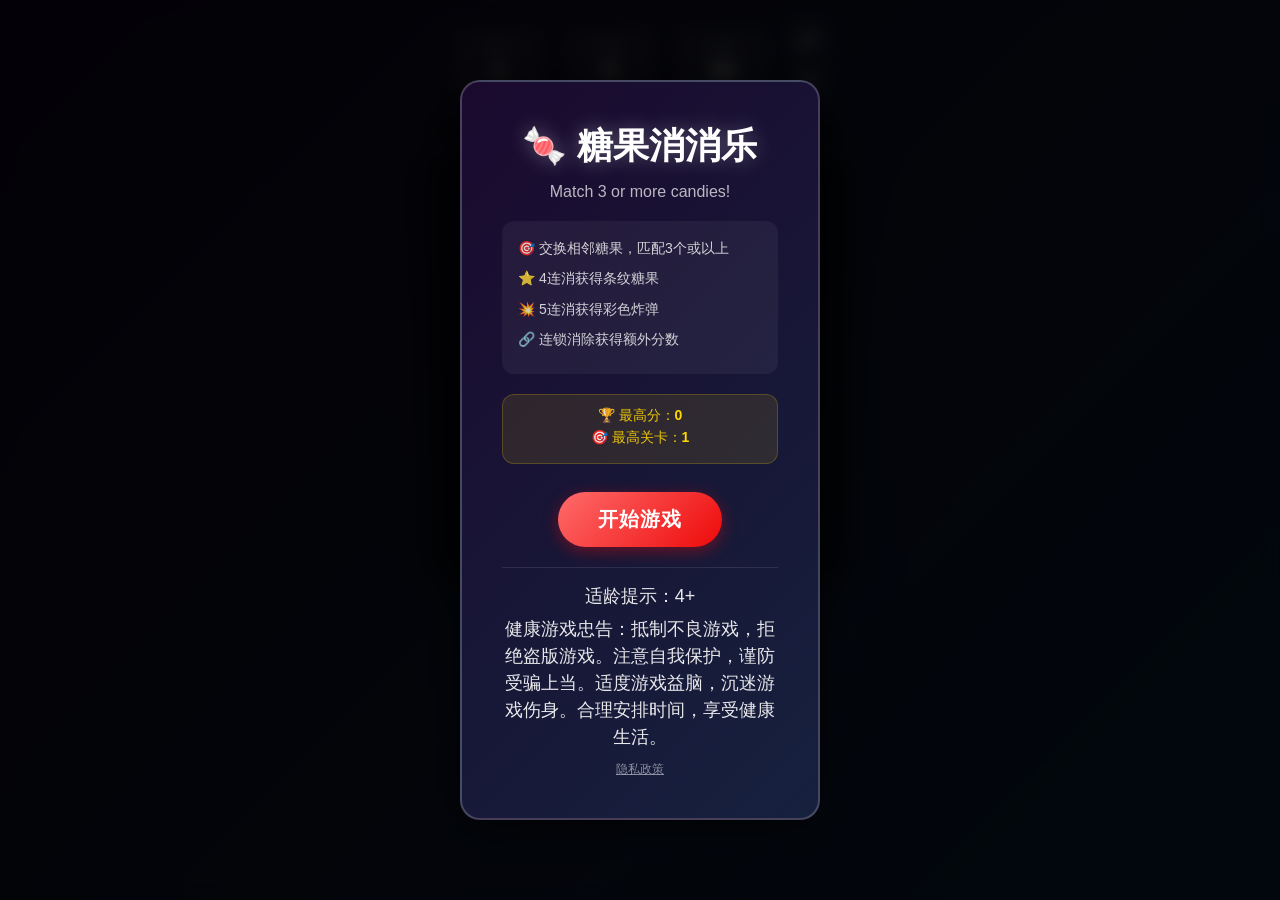
==== index.html @ ad3989bd "糖果消消乐 - Candy Match 3 TapTap 上架版本 - index.html: SEO/OG 元数据、适龄提示、健康游戏忠告、隐私政策链接、暂停界面 - game.js: 音效开关、暂" ====
<!DOCTYPE html>
<html lang="zh-CN">
<head>
    <meta charset="UTF-8">
    <meta name="viewport" content="width=device-width, initial-scale=1.0, user-scalable=no, viewport-fit=cover">
    <meta name="theme-color" content="#1a0a2e">

    <!-- SEO / TapTap 元数据 -->
    <title>糖果消消乐 - Candy Match</title>
    <meta name="description" content="糖果消消乐是一款经典的消除类休闲游戏。交换相邻糖果，匹配三个或以上即可消除，还有条纹糖果、彩色炸弹等特殊道具，快来挑战吧！">
    <meta name="keywords" content="消消乐,消除游戏,糖果消消乐,休闲游戏,益智游戏,三消,match3,candy match">
    <meta name="author" content="Candy Match Studio">

    <!-- Open Graph / 社交分享 -->
    <meta property="og:title" content="糖果消消乐 - Candy Match">
    <meta property="og:description" content="经典消除类休闲游戏，交换糖果，匹配消除，挑战高分！">
    <meta property="og:type" content="website">
    <meta property="og:site_name" content="糖果消消乐">

    <!-- 移动端 Web App -->
    <meta name="apple-mobile-web-app-capable" content="yes">
    <meta name="apple-mobile-web-app-status-bar-style" content="black-translucent">
    <meta name="apple-mobile-web-app-title" content="糖果消消乐">
    <meta name="mobile-web-app-capable" content="yes">
    <meta name="format-detection" content="telephone=no">

    <link rel="stylesheet" href="style.css">
</head>
<body>
    <div id="game-container">
        <!-- 顶部HUD -->
        <div id="hud">
            <div class="hud-item">
                <span class="hud-label">关卡</span>
                <span id="level-display" class="hud-value">1</span>
            </div>
            <div class="hud-item">
                <span class="hud-label">分数</span>
                <span id="score-display" class="hud-value">0</span>
            </div>
            <div class="hud-item">
                <span class="hud-label">步数</span>
                <span id="moves-display" class="hud-value">30</span>
            </div>
            <!-- 功能按钮 -->
            <div class="hud-controls">
                <button id="sound-btn" class="ctrl-btn" title="音效开关">
                    <span id="sound-icon">🔊</span>
                </button>
                <button id="pause-btn" class="ctrl-btn" title="暂停">
                    <span>⏸</span>
                </button>
            </div>
        </div>

        <!-- 目标进度条 -->
        <div id="progress-bar-container">
            <div id="progress-bar"></div>
            <span id="progress-text">0 / 1000</span>
        </div>

        <!-- 游戏棋盘 -->
        <div id="board"></div>

        <!-- Combo提示 -->
        <div id="combo-text"></div>

        <!-- 粒子层 -->
        <div id="particles"></div>

        <!-- 开始界面 -->
        <div id="start-screen" class="overlay">
            <div class="overlay-content">
                <h1>🍬 糖果消消乐</h1>
                <p class="subtitle">Match 3 or more candies!</p>
                <div class="instructions">
                    <p>🎯 交换相邻糖果，匹配3个或以上</p>
                    <p>⭐ 4连消获得条纹糖果</p>
                    <p>💥 5连消获得彩色炸弹</p>
                    <p>🔗 连锁消除获得额外分数</p>
                </div>
                <div id="best-record" class="best-record hidden">
                    <p>🏆 最高分：<span id="best-score-val">0</span></p>
                    <p>🎯 最高关卡：<span id="best-level-val">1</span></p>
                </div>
                <button id="start-btn" class="game-btn">开始游戏</button>
                <!-- 合规信息 -->
                <div class="compliance-info">
                    <p class="age-rating">适龄提示：4+</p>
                    <p class="health-notice">健康游戏忠告：抵制不良游戏，拒绝盗版游戏。注意自我保护，谨防受骗上当。适度游戏益脑，沉迷游戏伤身。合理安排时间，享受健康生活。</p>
                    <a href="privacy.html" target="_blank" class="privacy-link">隐私政策</a>
                </div>
            </div>
        </div>

        <!-- 暂停界面 -->
        <div id="pause-screen" class="overlay hidden">
            <div class="overlay-content">
                <h1>⏸ 已暂停</h1>
                <button id="resume-btn" class="game-btn">继续游戏</button>
                <button id="restart-from-pause-btn" class="game-btn btn-secondary">重新开始</button>
            </div>
        </div>

        <!-- 关卡完成界面 -->
        <div id="level-complete" class="overlay hidden">
            <div class="overlay-content">
                <h1>🎉 通关！</h1>
                <p>分数：<span id="final-score">0</span></p>
                <p>剩余步数奖励：<span id="bonus-score">0</span></p>
                <button id="next-level-btn" class="game-btn">下一关</button>
            </div>
        </div>

        <!-- 游戏结束界面 -->
        <div id="game-over" class="overlay hidden">
            <div class="overlay-content">
                <h1>💔 游戏结束</h1>
                <p>最终分数：<span id="game-over-score">0</span></p>
                <p>到达关卡：<span id="game-over-level">1</span></p>
                <button id="restart-btn" class="game-btn">重新开始</button>
            </div>
        </div>
    </div>

    <script src="game.js"></script>
</body>
</html>
---- style.css ----
/* ===== 全局重置 ===== */
* {
    margin: 0;
    padding: 0;
    box-sizing: border-box;
    -webkit-tap-highlight-color: transparent;
    user-select: none;
}

html, body {
    width: 100%;
    min-height: 100vh;
    overflow-x: hidden;
    font-family: 'Helvetica Neue', Arial, 'PingFang SC', 'Microsoft YaHei', sans-serif;
    background: linear-gradient(135deg, #1a0a2e 0%, #16213e 50%, #0f3460 100%);
}

/* ===== 游戏容器 ===== */
#game-container {
    position: relative;
    width: 100%;
    min-height: 100vh;
    display: flex;
    flex-direction: column;
    align-items: center;
    justify-content: flex-start;
    padding-top: 10px;
    max-width: 500px;
    margin: 0 auto;
}

/* ===== 顶部HUD ===== */
#hud {
    display: flex;
    justify-content: space-around;
    align-items: center;
    width: 100%;
    max-width: 420px;
    padding: 10px 15px;
    margin-bottom: 8px;
    gap: 6px;
}

.hud-item {
    display: flex;
    flex-direction: column;
    align-items: center;
    background: rgba(255, 255, 255, 0.1);
    border-radius: 12px;
    padding: 8px 16px;
    min-width: 90px;
    backdrop-filter: blur(8px);
    border: 1px solid rgba(255, 255, 255, 0.15);
    box-shadow: 0 2px 8px rgba(0, 0, 0, 0.3);
}

.hud-label {
    font-size: 12px;
    color: rgba(255, 255, 255, 0.6);
    text-transform: uppercase;
    letter-spacing: 1px;
    margin-bottom: 2px;
}

.hud-value {
    font-size: 24px;
    font-weight: bold;
    color: #fff;
    text-shadow: 0 0 10px rgba(255, 255, 255, 0.3);
    transition: transform 0.2s ease;
}

.hud-value.pulse {
    animation: pulse 0.4s ease;
}

@keyframes pulse {
    0%, 100% { transform: scale(1); }
    50% { transform: scale(1.3); color: #ffd700; }
}

/* ===== 进度条 ===== */
#progress-bar-container {
    width: 100%;
    max-width: 420px;
    height: 24px;
    background: rgba(0, 0, 0, 0.4);
    border-radius: 12px;
    overflow: hidden;
    margin-bottom: 12px;
    border: 2px solid rgba(255, 255, 255, 0.15);
    position: relative;
}

#progress-bar {
    height: 100%;
    width: 0%;
    background: linear-gradient(90deg, #00d2ff, #3a7bd5, #00d2ff);
    background-size: 200% 100%;
    border-radius: 10px;
    transition: width 0.5s ease;
    animation: shimmer 2s linear infinite;
}

@keyframes shimmer {
    0% { background-position: 0% 0; }
    100% { background-position: 200% 0; }
}

#progress-text {
    position: absolute;
    top: 50%;
    left: 50%;
    transform: translate(-50%, -50%);
    font-size: 12px;
    color: #fff;
    font-weight: bold;
    text-shadow: 0 1px 2px rgba(0, 0, 0, 0.8);
    white-space: nowrap;
    z-index: 1;
}

/* ===== 游戏棋盘 ===== */
#board {
    position: relative;
    display: grid;
    grid-template-columns: repeat(8, 1fr);
    grid-template-rows: repeat(8, 1fr);
    gap: 2px;
    padding: 8px;
    background: rgba(0, 0, 0, 0.5);
    border-radius: 16px;
    border: 2px solid rgba(255, 255, 255, 0.1);
    box-shadow: 0 8px 32px rgba(0, 0, 0, 0.5), inset 0 2px 8px rgba(0, 0, 0, 0.3);
    width: min(92vw, 420px);
    aspect-ratio: 1;
    max-width: 420px;
    flex-shrink: 0;
    touch-action: none;
}

/* ===== 糖果单元格 ===== */
.cell {
    position: relative;
    display: flex;
    align-items: center;
    justify-content: center;
    border-radius: 8px;
    background: rgba(255, 255, 255, 0.03);
    overflow: visible;
}

.candy {
    width: 80%;
    height: 80%;
    border-radius: 50%;
    cursor: pointer;
    transition: transform 0.2s ease, opacity 0.3s ease;
    position: relative;
    display: flex;
    align-items: center;
    justify-content: center;
}

.candy:hover {
    transform: scale(1.1);
}

.candy.selected {
    transform: scale(1.15);
    filter: brightness(1.4) drop-shadow(0 0 12px rgba(255, 255, 255, 0.8));
    z-index: 10;
}

.candy.removing {
    animation: candyRemove 0.4s ease forwards;
}

@keyframes candyRemove {
    0% { transform: scale(1); opacity: 1; }
    40% { transform: scale(1.4) rotate(180deg); opacity: 1; filter: brightness(2); }
    100% { transform: scale(0) rotate(360deg); opacity: 0; }
}

.candy.falling {
    transition: transform 0.35s cubic-bezier(0.34, 1.56, 0.64, 1);
}

.candy.swapping {
    transition: transform 0.25s ease;
    z-index: 5;
}

/* ===== 糖果类型样式 ===== */
/* 红色 - 圆形 */
.candy-red {
    background: radial-gradient(circle at 30% 30%, #ff6b6b, #ee0a0a);
    box-shadow: 0 2px 8px rgba(238, 10, 10, 0.5), inset 0 -4px 8px rgba(0, 0, 0, 0.3), inset 0 4px 8px rgba(255, 255, 255, 0.3);
}

/* 蓝色 - 圆形 */
.candy-blue {
    background: radial-gradient(circle at 30% 30%, #6bb6ff, #0a6eee);
    box-shadow: 0 2px 8px rgba(10, 110, 238, 0.5), inset 0 -4px 8px rgba(0, 0, 0, 0.3), inset 0 4px 8px rgba(255, 255, 255, 0.3);
}

/* 绿色 - 圆形 */
.candy-green {
    background: radial-gradient(circle at 30% 30%, #6bff9e, #0aaa3a);
    box-shadow: 0 2px 8px rgba(10, 170, 58, 0.5), inset 0 -4px 8px rgba(0, 0, 0, 0.3), inset 0 4px 8px rgba(255, 255, 255, 0.3);
}

/* 黄色 - 圆形 */
.candy-yellow {
    background: radial-gradient(circle at 30% 30%, #ffe66b, #eeb00a);
    box-shadow: 0 2px 8px rgba(238, 176, 10, 0.5), inset 0 -4px 8px rgba(0, 0, 0, 0.3), inset 0 4px 8px rgba(255, 255, 255, 0.3);
}

/* 紫色 - 圆形 */
.candy-purple {
    background: radial-gradient(circle at 30% 30%, #c46bff, #7a0aee);
    box-shadow: 0 2px 8px rgba(122, 10, 238, 0.5), inset 0 -4px 8px rgba(0, 0, 0, 0.3), inset 0 4px 8px rgba(255, 255, 255, 0.3);
}

/* 橙色 - 圆形 */
.candy-orange {
    background: radial-gradient(circle at 30% 30%, #ffb36b, #ee6a0a);
    box-shadow: 0 2px 8px rgba(238, 106, 10, 0.5), inset 0 -4px 8px rgba(0, 0, 0, 0.3), inset 0 4px 8px rgba(255, 255, 255, 0.3);
}

/* ===== 特殊糖果 - 条纹 ===== */
.candy.striped-h::after {
    content: '';
    position: absolute;
    top: 15%;
    left: 10%;
    right: 10%;
    height: 3px;
    background: rgba(255, 255, 255, 0.8);
    border-radius: 2px;
    box-shadow: 0 8px 0 rgba(255, 255, 255, 0.6), 0 -8px 0 rgba(255, 255, 255, 0.6);
    animation: stripedGlow 1s ease infinite;
}

.candy.striped-v::after {
    content: '';
    position: absolute;
    left: 15%;
    top: 10%;
    bottom: 10%;
    width: 3px;
    background: rgba(255, 255, 255, 0.8);
    border-radius: 2px;
    box-shadow: 8px 0 0 rgba(255, 255, 255, 0.6), -8px 0 0 rgba(255, 255, 255, 0.6);
    animation: stripedGlow 1s ease infinite;
}

@keyframes stripedGlow {
    0%, 100% { opacity: 0.6; }
    50% { opacity: 1; }
}

/* ===== 特殊糖果 - 彩色炸弹 ===== */
.candy.color-bomb {
    background: conic-gradient(#ff6b6b, #6bb6ff, #6bff9e, #ffe66b, #c46bff, #ffb36b, #ff6b6b);
    box-shadow: 0 0 20px rgba(255, 255, 255, 0.5), inset 0 0 15px rgba(0, 0, 0, 0.3);
    animation: colorBombSpin 3s linear infinite;
}

@keyframes colorBombSpin {
    0% { filter: hue-rotate(0deg); }
    100% { filter: hue-rotate(360deg); }
}

.candy.color-bomb::after {
    content: '★';
    font-size: 24px;
    color: #fff;
    text-shadow: 0 0 8px rgba(255, 255, 255, 0.8);
    animation: starPulse 1s ease infinite;
}

@keyframes starPulse {
    0%, 100% { transform: scale(1); }
    50% { transform: scale(1.2); }
}

/* ===== 特殊糖果 - 包装糖 ===== */
.candy.wrapped {
    box-shadow: 0 0 15px currentColor, inset 0 0 10px rgba(255, 255, 255, 0.5);
    animation: wrappedPulse 1.5s ease infinite;
}

.candy.wrapped::after {
    content: '';
    position: absolute;
    inset: -4px;
    border: 2px solid rgba(255, 255, 255, 0.6);
    border-radius: 50%;
    animation: wrappedRing 1.5s ease infinite;
}

@keyframes wrappedPulse {
    0%, 100% { transform: scale(1); }
    50% { transform: scale(1.05); }
}

@keyframes wrappedRing {
    0%, 100% { opacity: 0.3; transform: scale(1); }
    50% { opacity: 0.8; transform: scale(1.1); }
}

/* ===== Combo文字 ===== */
#combo-text {
    position: absolute;
    top: 40%;
    left: 50%;
    transform: translate(-50%, -50%);
    font-size: 48px;
    font-weight: bold;
    color: #ffd700;
    text-shadow: 0 0 20px rgba(255, 215, 0, 0.8), 0 4px 8px rgba(0, 0, 0, 0.5);
    pointer-events: none;
    opacity: 0;
    z-index: 100;
    white-space: nowrap;
}

#combo-text.show {
    animation: comboShow 1.2s ease forwards;
}

@keyframes comboShow {
    0% { opacity: 0; transform: translate(-50%, -50%) scale(0.5); }
    20% { opacity: 1; transform: translate(-50%, -50%) scale(1.2); }
    80% { opacity: 1; transform: translate(-50%, -50%) scale(1); }
    100% { opacity: 0; transform: translate(-50%, -80%) scale(0.8); }
}

/* ===== 粒子效果 ===== */
#particles {
    position: absolute;
    top: 0;
    left: 0;
    width: 100%;
    height: 100%;
    pointer-events: none;
    z-index: 50;
}

.particle {
    position: absolute;
    border-radius: 50%;
    pointer-events: none;
    animation: particleFly 0.8s ease forwards;
}

@keyframes particleFly {
    0% { opacity: 1; transform: scale(1) translate(0, 0); }
    100% { opacity: 0; transform: scale(0) translate(var(--dx), var(--dy)); }
}

/* ===== 分数飘字 ===== */
.score-popup {
    position: absolute;
    font-size: 18px;
    font-weight: bold;
    color: #ffd700;
    text-shadow: 0 0 6px rgba(255, 215, 0, 0.6), 0 2px 4px rgba(0, 0, 0, 0.5);
    pointer-events: none;
    z-index: 60;
    animation: scorePopup 1s ease forwards;
}

@keyframes scorePopup {
    0% { opacity: 0; transform: translateY(0) scale(0.5); }
    20% { opacity: 1; transform: translateY(-10px) scale(1.2); }
    100% { opacity: 0; transform: translateY(-50px) scale(1); }
}

/* ===== 覆盖层 ===== */
.overlay {
    position: fixed;
    top: 0;
    left: 0;
    width: 100%;
    height: 100%;
    background: rgba(0, 0, 0, 0.85);
    display: flex;
    align-items: center;
    justify-content: center;
    z-index: 200;
    backdrop-filter: blur(8px);
    transition: opacity 0.3s ease;
}

.overlay.hidden {
    display: none;
}

.overlay-content {
    background: linear-gradient(135deg, #1a0a2e, #16213e);
    border: 2px solid rgba(255, 255, 255, 0.2);
    border-radius: 20px;
    padding: 40px;
    text-align: center;
    max-width: 360px;
    width: 90%;
    box-shadow: 0 8px 40px rgba(0, 0, 0, 0.6);
}

.overlay-content h1 {
    font-size: 36px;
    color: #fff;
    margin-bottom: 12px;
    text-shadow: 0 0 20px rgba(255, 255, 255, 0.3);
}

.overlay-content .subtitle {
    color: rgba(255, 255, 255, 0.7);
    font-size: 16px;
    margin-bottom: 20px;
}

.overlay-content .instructions {
    text-align: left;
    margin: 20px 0;
    padding: 16px;
    background: rgba(255, 255, 255, 0.05);
    border-radius: 12px;
}

.overlay-content .instructions p {
    color: rgba(255, 255, 255, 0.8);
    font-size: 14px;
    margin-bottom: 8px;
    line-height: 1.6;
}

.overlay-content p {
    color: rgba(255, 255, 255, 0.9);
    font-size: 18px;
    margin-bottom: 8px;
}

.overlay-content span {
    color: #ffd700;
    font-weight: bold;
}

/* ===== 按钮 ===== */
.game-btn {
    background: linear-gradient(135deg, #ff6b6b, #ee0a0a);
    color: #fff;
    border: none;
    padding: 14px 40px;
    font-size: 20px;
    font-weight: bold;
    border-radius: 30px;
    cursor: pointer;
    margin-top: 16px;
    transition: transform 0.2s ease, box-shadow 0.2s ease;
    box-shadow: 0 4px 16px rgba(238, 10, 10, 0.4);
    text-transform: uppercase;
    letter-spacing: 1px;
}

.game-btn:hover {
    transform: translateY(-2px);
    box-shadow: 0 6px 20px rgba(238, 10, 10, 0.6);
}

.game-btn:active {
    transform: translateY(0);
    box-shadow: 0 2px 8px rgba(238, 10, 10, 0.4);
}

.game-btn.btn-secondary {
    background: linear-gradient(135deg, #3a7bd5, #0a6eee);
    box-shadow: 0 4px 16px rgba(10, 110, 238, 0.4);
}

.game-btn.btn-secondary:hover {
    box-shadow: 0 6px 20px rgba(10, 110, 238, 0.6);
}

/* ===== HUD 控制按钮 ===== */
.hud-controls {
    display: flex;
    flex-direction: column;
    gap: 6px;
}

.ctrl-btn {
    width: 38px;
    height: 38px;
    border-radius: 10px;
    border: 1px solid rgba(255, 255, 255, 0.15);
    background: rgba(255, 255, 255, 0.1);
    backdrop-filter: blur(8px);
    color: #fff;
    font-size: 18px;
    cursor: pointer;
    display: flex;
    align-items: center;
    justify-content: center;
    transition: transform 0.2s ease, background 0.2s ease;
    padding: 0;
    line-height: 1;
}

.ctrl-btn:hover {
    background: rgba(255, 255, 255, 0.2);
    transform: scale(1.05);
}

.ctrl-btn:active {
    transform: scale(0.95);
}

/* ===== 最佳记录 ===== */
.best-record {
    margin: 12px 0;
    padding: 12px;
    background: rgba(255, 215, 0, 0.1);
    border-radius: 12px;
    border: 1px solid rgba(255, 215, 0, 0.2);
}

.best-record p {
    color: rgba(255, 215, 0, 0.9);
    font-size: 14px;
    margin-bottom: 4px;
}

/* ===== 合规信息 ===== */
.compliance-info {
    margin-top: 20px;
    padding-top: 16px;
    border-top: 1px solid rgba(255, 255, 255, 0.1);
}

.age-rating {
    font-size: 13px;
    color: rgba(255, 255, 255, 0.6);
    margin-bottom: 6px;
}

.health-notice {
    font-size: 11px;
    color: rgba(255, 255, 255, 0.4);
    line-height: 1.5;
    margin-bottom: 8px;
}

.privacy-link {
    font-size: 12px;
    color: rgba(255, 255, 255, 0.5);
    text-decoration: underline;
}

.privacy-link:hover {
    color: rgba(255, 255, 255, 0.8);
}

/* ===== 响应式 ===== */
@media (max-height: 600px) {
    #hud { padding: 5px 10px; margin-bottom: 4px; gap: 4px; }
    .hud-item { padding: 4px 10px; min-width: 60px; }
    .hud-value { font-size: 18px; }
    .hud-label { font-size: 10px; }
    .ctrl-btn { width: 32px; height: 32px; font-size: 15px; }
    #progress-bar-container { height: 18px; margin-bottom: 6px; }
    #board { padding: 4px; }
}

@media (max-width: 380px) {
    .hud-item { padding: 6px 8px; min-width: 56px; }
    .hud-value { font-size: 20px; }
    .ctrl-btn { width: 34px; height: 34px; font-size: 16px; }
    #combo-text { font-size: 36px; }
}
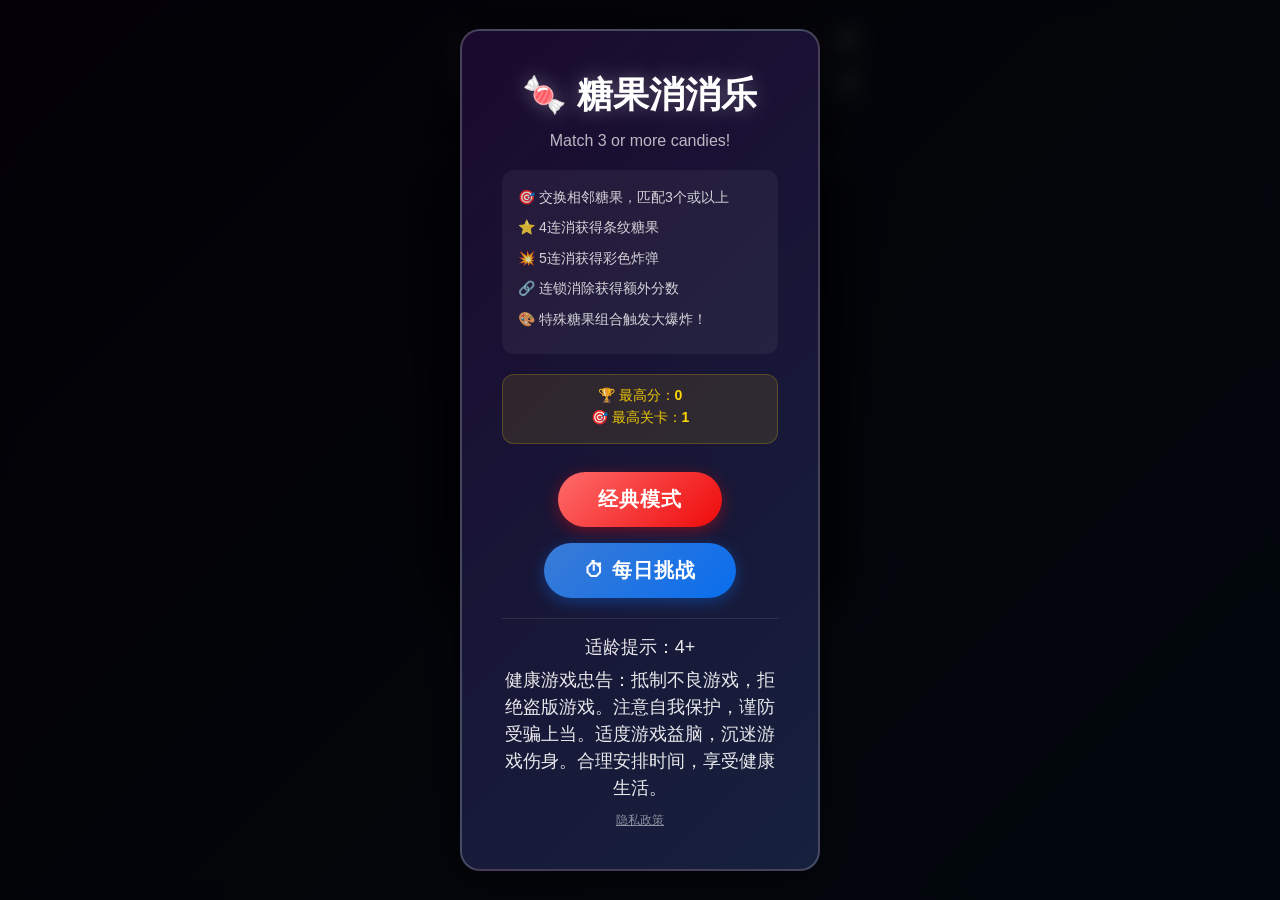
==== commit b370066c: "v2: 特殊糖果组合 + 成就系统 + 道具系统 + 每日挑战模式 - 特殊糖果组合：条纹+条纹=十字连爆、彩色炸弹+彩色炸弹=全屏大爆炸、彩色炸弹+条纹/包装等6种组合 - 成就系统：10个成就（连" ====
--- a/index.html
+++ b/index.html
@@ -42,6 +42,11 @@
                 <span class="hud-label">步数</span>
                 <span id="moves-display" class="hud-value">30</span>
             </div>
+            <!-- 星星货币 -->
+            <div class="hud-item star-display">
+                <span class="hud-label">⭐</span>
+                <span id="star-count" class="hud-value">0</span>
+            </div>
             <!-- 功能按钮 -->
             <div class="hud-controls">
                 <button id="sound-btn" class="ctrl-btn" title="音效开关">
@@ -57,6 +62,22 @@
         <div id="progress-bar-container">
             <div id="progress-bar"></div>
             <span id="progress-text">0 / 1000</span>
+        </div>
+
+        <!-- 道具栏 -->
+        <div id="item-bar">
+            <button id="item-extra-moves" class="item-btn" title="+3步 (30⭐)">
+                <span class="item-icon">➕</span>
+                <span class="item-cost">30⭐</span>
+            </button>
+            <button id="item-hammer" class="item-btn" title="锤子 (50⭐)">
+                <span class="item-icon">🔨</span>
+                <span class="item-cost">50⭐</span>
+            </button>
+            <button id="item-shuffle" class="item-btn" title="洗牌 (20⭐)">
+                <span class="item-icon">🔄</span>
+                <span class="item-cost">20⭐</span>
+            </button>
         </div>
 
         <!-- 游戏棋盘 -->
@@ -78,12 +99,16 @@
                     <p>⭐ 4连消获得条纹糖果</p>
                     <p>💥 5连消获得彩色炸弹</p>
                     <p>🔗 连锁消除获得额外分数</p>
+                    <p>🎨 特殊糖果组合触发大爆炸！</p>
                 </div>
                 <div id="best-record" class="best-record hidden">
                     <p>🏆 最高分：<span id="best-score-val">0</span></p>
                     <p>🎯 最高关卡：<span id="best-level-val">1</span></p>
                 </div>
-                <button id="start-btn" class="game-btn">开始游戏</button>
+                <div class="mode-select">
+                    <button id="start-btn" class="game-btn">经典模式</button>
+                    <button id="daily-btn" class="game-btn btn-secondary">⏱ 每日挑战</button>
+                </div>
                 <!-- 合规信息 -->
                 <div class="compliance-info">
                     <p class="age-rating">适龄提示：4+</p>
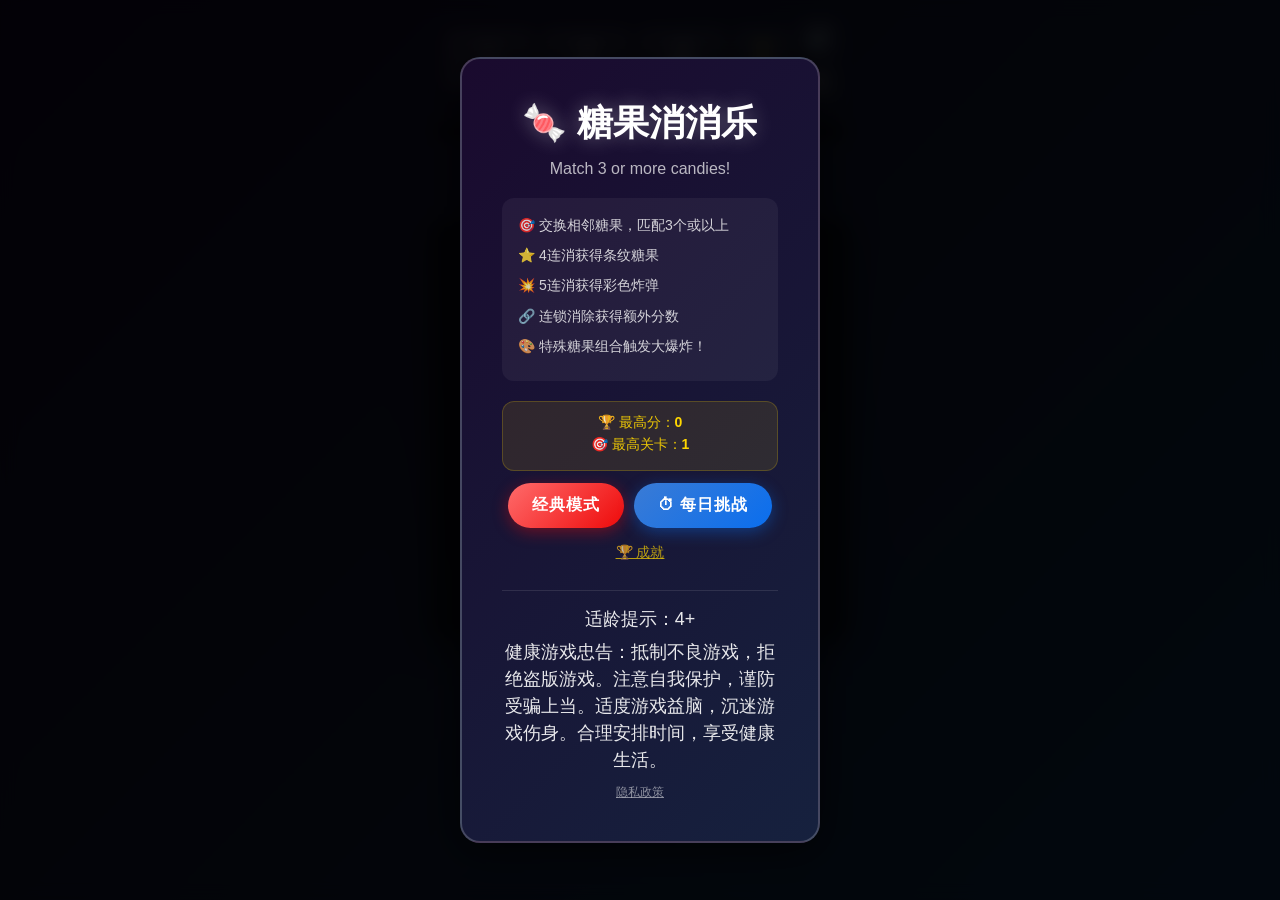
==== commit a454070a: "v4: fix 15 bugs + UX improvements + code robustness" ====
--- a/index.html
+++ b/index.html
@@ -4,89 +4,41 @@
     <meta charset="UTF-8">
     <meta name="viewport" content="width=device-width, initial-scale=1.0, user-scalable=no, viewport-fit=cover">
     <meta name="theme-color" content="#1a0a2e">
-
-    <!-- SEO / TapTap 元数据 -->
     <title>糖果消消乐 - Candy Match</title>
     <meta name="description" content="糖果消消乐是一款经典的消除类休闲游戏。交换相邻糖果，匹配三个或以上即可消除，还有条纹糖果、彩色炸弹等特殊道具，快来挑战吧！">
     <meta name="keywords" content="消消乐,消除游戏,糖果消消乐,休闲游戏,益智游戏,三消,match3,candy match">
     <meta name="author" content="Candy Match Studio">
-
-    <!-- Open Graph / 社交分享 -->
     <meta property="og:title" content="糖果消消乐 - Candy Match">
     <meta property="og:description" content="经典消除类休闲游戏，交换糖果，匹配消除，挑战高分！">
     <meta property="og:type" content="website">
     <meta property="og:site_name" content="糖果消消乐">
-
-    <!-- 移动端 Web App -->
     <meta name="apple-mobile-web-app-capable" content="yes">
     <meta name="apple-mobile-web-app-status-bar-style" content="black-translucent">
     <meta name="apple-mobile-web-app-title" content="糖果消消乐">
     <meta name="mobile-web-app-capable" content="yes">
     <meta name="format-detection" content="telephone=no">
-
     <link rel="stylesheet" href="style.css">
 </head>
 <body>
     <div id="game-container">
-        <!-- 顶部HUD -->
         <div id="hud">
-            <div class="hud-item">
-                <span class="hud-label">关卡</span>
-                <span id="level-display" class="hud-value">1</span>
-            </div>
-            <div class="hud-item">
-                <span class="hud-label">分数</span>
-                <span id="score-display" class="hud-value">0</span>
-            </div>
-            <div class="hud-item">
-                <span class="hud-label">步数</span>
-                <span id="moves-display" class="hud-value">30</span>
-            </div>
-            <!-- 星星货币 -->
-            <div class="hud-item star-display">
-                <span class="hud-label">⭐</span>
-                <span id="star-count" class="hud-value">0</span>
-            </div>
-            <!-- 功能按钮 -->
+            <div class="hud-item"><span class="hud-label">关卡</span><span id="level-display" class="hud-value">1</span></div>
+            <div class="hud-item"><span class="hud-label">分数</span><span id="score-display" class="hud-value">0</span></div>
+            <div class="hud-item"><span class="hud-label">步数</span><span id="moves-display" class="hud-value">30</span></div>
+            <div class="hud-item star-display"><span class="hud-label">⭐</span><span id="star-count" class="hud-value">0</span></div>
             <div class="hud-controls">
-                <button id="sound-btn" class="ctrl-btn" title="音效开关">
-                    <span id="sound-icon">🔊</span>
-                </button>
-                <button id="pause-btn" class="ctrl-btn" title="暂停">
-                    <span>⏸</span>
-                </button>
+                <button id="sound-btn" class="ctrl-btn" title="音效开关"><span id="sound-icon">🔊</span></button>
+                <button id="pause-btn" class="ctrl-btn" title="暂停"><span>⏸</span></button>
             </div>
         </div>
-
-        <!-- 目标进度条 -->
-        <div id="progress-bar-container">
-            <div id="progress-bar"></div>
-            <span id="progress-text">0 / 1000</span>
+        <div id="progress-bar-container"><div id="progress-bar"></div><span id="progress-text">0 / 1000</span></div>
+        <div id="item-bar">
+            <button id="item-extra-moves" class="item-btn" title="+3步 (30⭐)"><span class="item-icon">➕</span><span class="item-cost">30⭐</span></button>
+            <button id="item-hammer" class="item-btn" title="锤子 (50⭐)"><span class="item-icon">🔨</span><span class="item-cost">50⭐</span></button>
+            <button id="item-shuffle" class="item-btn" title="洗牌 (20⭐)"><span class="item-icon">🔄</span><span class="item-cost">20⭐</span></button>
         </div>
-
-        <!-- 道具栏 -->
-        <div id="item-bar">
-            <button id="item-extra-moves" class="item-btn" title="+3步 (30⭐)">
-                <span class="item-icon">➕</span>
-                <span class="item-cost">30⭐</span>
-            </button>
-            <button id="item-hammer" class="item-btn" title="锤子 (50⭐)">
-                <span class="item-icon">🔨</span>
-                <span class="item-cost">50⭐</span>
-            </button>
-            <button id="item-shuffle" class="item-btn" title="洗牌 (20⭐)">
-                <span class="item-icon">🔄</span>
-                <span class="item-cost">20⭐</span>
-            </button>
-        </div>
-
-        <!-- 游戏棋盘 -->
         <div id="board"></div>
-
-        <!-- Combo提示 -->
         <div id="combo-text"></div>
-
-        <!-- 粒子层 -->
         <div id="particles"></div>
 
         <!-- 开始界面 -->
@@ -109,7 +61,9 @@
                     <button id="start-btn" class="game-btn">经典模式</button>
                     <button id="daily-btn" class="game-btn btn-secondary">⏱ 每日挑战</button>
                 </div>
-                <!-- 合规信息 -->
+                <div class="start-extra-btns">
+                    <button id="achievements-btn" class="text-btn">🏆 成就</button>
+                </div>
                 <div class="compliance-info">
                     <p class="age-rating">适龄提示：4+</p>
                     <p class="health-notice">健康游戏忠告：抵制不良游戏，拒绝盗版游戏。注意自我保护，谨防受骗上当。适度游戏益脑，沉迷游戏伤身。合理安排时间，享受健康生活。</p>
@@ -124,6 +78,7 @@
                 <h1>⏸ 已暂停</h1>
                 <button id="resume-btn" class="game-btn">继续游戏</button>
                 <button id="restart-from-pause-btn" class="game-btn btn-secondary">重新开始</button>
+                <button id="back-to-menu-btn" class="game-btn btn-text">返回主菜单</button>
             </div>
         </div>
 
@@ -133,6 +88,7 @@
                 <h1>🎉 通关！</h1>
                 <p>分数：<span id="final-score">0</span></p>
                 <p>剩余步数奖励：<span id="bonus-score">0</span></p>
+                <p>获得星币：<span id="stars-earned">0</span> ⭐</p>
                 <button id="next-level-btn" class="game-btn">下一关</button>
             </div>
         </div>
@@ -146,8 +102,16 @@
                 <button id="restart-btn" class="game-btn">重新开始</button>
             </div>
         </div>
+
+        <!-- 成就面板 -->
+        <div id="achievements-panel" class="overlay hidden">
+            <div class="overlay-content ach-content">
+                <h1>🏆 成就</h1>
+                <div id="ach-list"></div>
+                <button id="ach-close-btn" class="game-btn">关闭</button>
+            </div>
+        </div>
     </div>
-
     <script src="game.js"></script>
 </body>
 </html>
--- a/style.css
+++ b/style.css
@@ -10,6 +10,7 @@
 html, body {
     width: 100%;
     min-height: 100vh;
+    min-height: 100dvh;
     overflow-x: hidden;
     font-family: 'Helvetica Neue', Arial, 'PingFang SC', 'Microsoft YaHei', sans-serif;
     background: linear-gradient(135deg, #1a0a2e 0%, #16213e 50%, #0f3460 100%);
@@ -20,6 +21,7 @@
     position: relative;
     width: 100%;
     min-height: 100vh;
+    min-height: 100dvh;
     display: flex;
     flex-direction: column;
     align-items: center;
@@ -572,6 +574,9 @@
     .ctrl-btn { width: 32px; height: 32px; font-size: 15px; }
     #progress-bar-container { height: 18px; margin-bottom: 6px; }
     #board { padding: 4px; }
+    #item-bar { gap: 6px; margin-bottom: 4px; }
+    .item-btn { width: 48px; height: 48px; }
+    .item-icon { font-size: 18px; }
 }
 
 @media (max-width: 380px) {
@@ -580,3 +585,206 @@
     .ctrl-btn { width: 34px; height: 34px; font-size: 16px; }
     #combo-text { font-size: 36px; }
 }
+
+/* ===== 道具栏 ===== */
+#item-bar {
+    display: flex;
+    justify-content: center;
+    gap: 10px;
+    width: 100%;
+    max-width: 420px;
+    margin-bottom: 8px;
+}
+
+.item-btn {
+    width: 56px;
+    height: 56px;
+    border-radius: 14px;
+    border: 1px solid rgba(255, 255, 255, 0.15);
+    background: rgba(255, 255, 255, 0.1);
+    backdrop-filter: blur(8px);
+    cursor: pointer;
+    display: flex;
+    flex-direction: column;
+    align-items: center;
+    justify-content: center;
+    transition: transform 0.2s ease, background 0.2s ease;
+    padding: 0;
+}
+
+.item-btn:hover {
+    background: rgba(255, 255, 255, 0.2);
+    transform: scale(1.05);
+}
+
+.item-btn:active {
+    transform: scale(0.95);
+}
+
+.item-icon {
+    font-size: 22px;
+    line-height: 1;
+}
+
+.item-cost {
+    font-size: 9px;
+    color: rgba(255, 215, 0, 0.8);
+    margin-top: 2px;
+}
+
+/* ===== 星星显示 ===== */
+.star-display {
+    min-width: 60px;
+}
+
+.star-display .hud-value {
+    color: #ffd700;
+}
+
+/* ===== 模式选择按钮 ===== */
+.mode-select {
+    display: flex;
+    gap: 10px;
+    justify-content: center;
+}
+
+.mode-select .game-btn {
+    margin-top: 0;
+    padding: 12px 24px;
+    font-size: 16px;
+}
+
+/* ===== 成就提示 Toast ===== */
+.achievement-toast {
+    position: fixed;
+    top: 80px;
+    left: 50%;
+    transform: translateX(-50%) translateY(-100px);
+    background: linear-gradient(135deg, #1a0a2e, #2d1b4e);
+    border: 2px solid #ffd700;
+    border-radius: 16px;
+    padding: 12px 20px;
+    display: flex;
+    align-items: center;
+    gap: 12px;
+    box-shadow: 0 4px 24px rgba(255, 215, 0, 0.3);
+    z-index: 300;
+    opacity: 0;
+    transition: opacity 0.4s ease, transform 0.4s ease;
+    max-width: 320px;
+}
+
+.achievement-toast.show {
+    opacity: 1;
+    transform: translateX(-50%) translateY(0);
+}
+
+.achievement-toast .ach-icon {
+    font-size: 28px;
+    flex-shrink: 0;
+}
+
+.achievement-toast .ach-title {
+    font-size: 11px;
+    color: rgba(255, 215, 0, 0.7);
+    text-transform: uppercase;
+    letter-spacing: 1px;
+}
+
+.achievement-toast .ach-name {
+    font-size: 16px;
+    font-weight: bold;
+    color: #fff;
+    margin: 2px 0;
+}
+
+.achievement-toast .ach-desc {
+    font-size: 12px;
+    color: rgba(255, 255, 255, 0.6);
+}
+
+/* ===== 每日挑战计时器 ===== */
+.daily-timer {
+    font-size: 24px;
+    font-weight: bold;
+    color: #ffd700;
+    text-shadow: 0 0 12px rgba(255, 215, 0, 0.5);
+    padding: 8px 16px;
+    background: rgba(0, 0, 0, 0.4);
+    border-radius: 12px;
+    border: 1px solid rgba(255, 215, 0, 0.3);
+    animation: timerPulse 1s ease infinite;
+}
+
+@keyframes timerPulse {
+    0%, 100% { transform: scale(1); }
+    50% { transform: scale(1.05); }
+}
+
+/* ===== 成就面板 ===== */
+.ach-content {
+    max-width: 380px;
+    max-height: 80vh;
+    overflow-y: auto;
+}
+
+#ach-list {
+    text-align: left;
+    margin: 16px 0;
+}
+
+.ach-item {
+    display: flex;
+    justify-content: space-between;
+    align-items: center;
+    padding: 10px 14px;
+    margin-bottom: 6px;
+    border-radius: 10px;
+    background: rgba(255, 255, 255, 0.05);
+}
+
+.ach-item.unlocked {
+    border-left: 3px solid #ffd700;
+}
+
+.ach-item.locked {
+    opacity: 0.5;
+    border-left: 3px solid rgba(255, 255, 255, 0.2);
+}
+
+.ach-item-name {
+    font-size: 15px;
+    font-weight: bold;
+    color: #fff;
+}
+
+.ach-item-desc {
+    font-size: 12px;
+    color: rgba(255, 255, 255, 0.5);
+}
+
+/* ===== 开始界面额外按钮 ===== */
+.start-extra-btns {
+    margin-top: 8px;
+}
+
+.text-btn {
+    background: transparent;
+    border: none;
+    color: rgba(255, 215, 0, 0.7);
+    font-size: 14px;
+    cursor: pointer;
+    padding: 8px 16px;
+    text-decoration: underline;
+}
+
+/* ===== 文字按钮(返回菜单) ===== */
+.game-btn.btn-text {
+    background: transparent;
+    border: 1px solid rgba(255, 255, 255, 0.2);
+    color: rgba(255, 255, 255, 0.6);
+    box-shadow: none;
+    font-size: 16px;
+    margin-top: 8px;
+    padding: 10px 24px;
+}
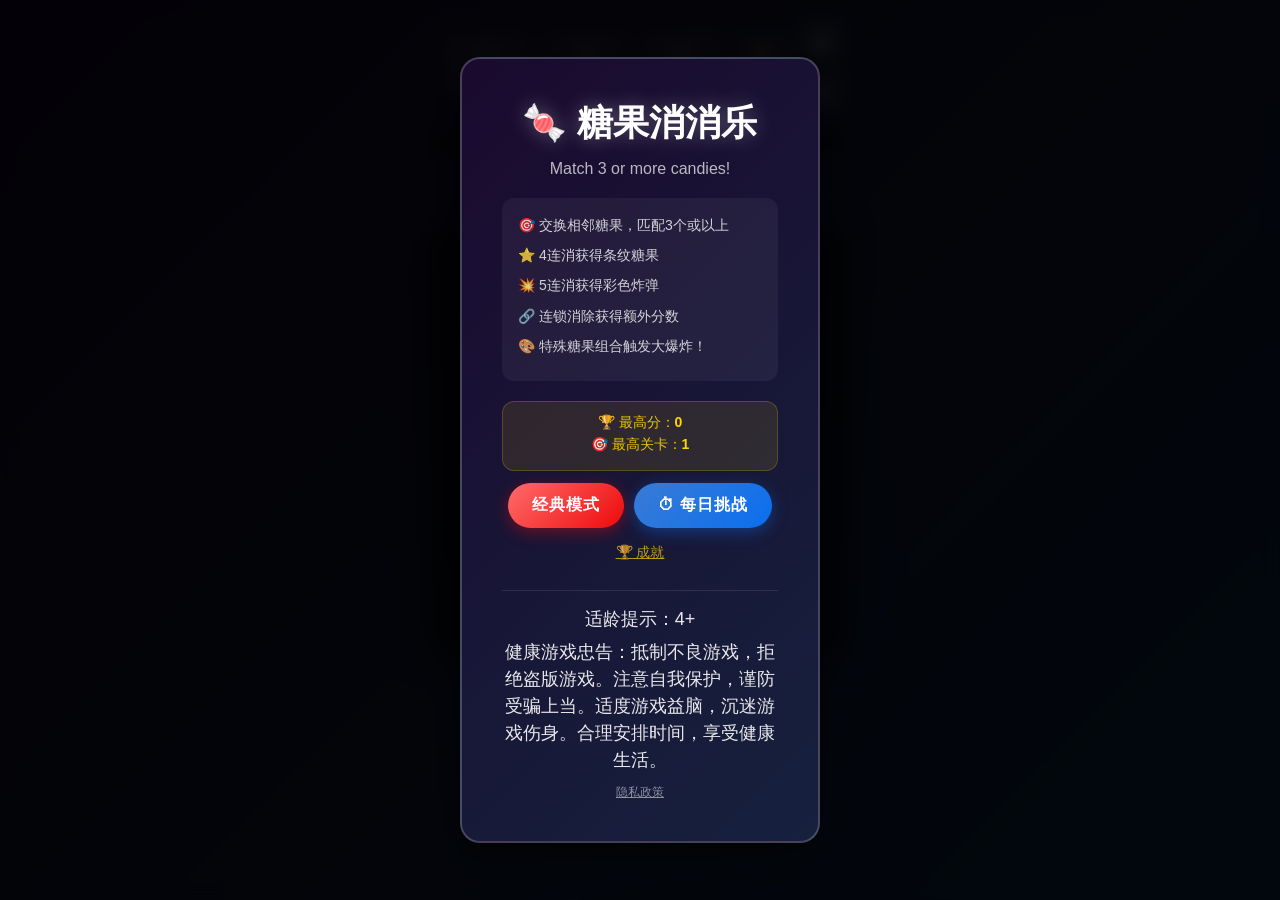
==== commit 3111d154: "v6: rewarded ads framework (AdProvider abstraction, mock 5s ad, 3 incentive points: +5 moves / reviv" ====
--- a/index.html
+++ b/index.html
@@ -36,6 +36,7 @@
             <button id="item-extra-moves" class="item-btn" title="+3步 (30⭐)"><span class="item-icon">➕</span><span class="item-cost">30⭐</span></button>
             <button id="item-hammer" class="item-btn" title="锤子 (50⭐)"><span class="item-icon">🔨</span><span class="item-cost">50⭐</span></button>
             <button id="item-shuffle" class="item-btn" title="洗牌 (20⭐)"><span class="item-icon">🔄</span><span class="item-cost">20⭐</span></button>
+            <button id="item-ad-moves" class="item-btn ad-item" title="看广告+5步"><span class="item-icon">📺</span><span class="item-cost">免费</span></button>
         </div>
         <div id="board"></div>
         <div id="combo-text"></div>
@@ -99,6 +100,7 @@
                 <h1>💔 游戏结束</h1>
                 <p>最终分数：<span id="game-over-score">0</span></p>
                 <p>到达关卡：<span id="game-over-level">1</span></p>
+                <button id="revive-ad-btn" class="game-btn btn-ad">📺 看广告复活（+10步）</button>
                 <button id="restart-btn" class="game-btn">重新开始</button>
             </div>
         </div>
--- a/style.css
+++ b/style.css
@@ -26,7 +26,9 @@
     flex-direction: column;
     align-items: center;
     justify-content: flex-start;
-    padding-top: 10px;
+    padding-top: max(10px, env(safe-area-inset-top));
+    padding-left: max(10px, env(safe-area-inset-left));
+    padding-right: max(10px, env(safe-area-inset-right));
     max-width: 500px;
     margin: 0 auto;
 }
@@ -193,41 +195,50 @@
     z-index: 5;
 }
 
-/* ===== 糖果类型样式 ===== */
+/* ===== 糖果类型样式（颜色+形状差异化，色盲友好） ===== */
 /* 红色 - 圆形 */
 .candy-red {
     background: radial-gradient(circle at 30% 30%, #ff6b6b, #ee0a0a);
     box-shadow: 0 2px 8px rgba(238, 10, 10, 0.5), inset 0 -4px 8px rgba(0, 0, 0, 0.3), inset 0 4px 8px rgba(255, 255, 255, 0.3);
 }
 
-/* 蓝色 - 圆形 */
+/* 蓝色 - 方形 */
 .candy-blue {
-    background: radial-gradient(circle at 30% 30%, #6bb6ff, #0a6eee);
+    border-radius: 20%;
+    background: linear-gradient(135deg, #6bb6ff, #0a6eee);
     box-shadow: 0 2px 8px rgba(10, 110, 238, 0.5), inset 0 -4px 8px rgba(0, 0, 0, 0.3), inset 0 4px 8px rgba(255, 255, 255, 0.3);
 }
 
-/* 绿色 - 圆形 */
+/* 绿色 - 菱形 */
 .candy-green {
-    background: radial-gradient(circle at 30% 30%, #6bff9e, #0aaa3a);
+    border-radius: 15%;
+    transform: rotate(45deg) scale(0.72);
+    background: linear-gradient(135deg, #6bff9e, #0aaa3a);
     box-shadow: 0 2px 8px rgba(10, 170, 58, 0.5), inset 0 -4px 8px rgba(0, 0, 0, 0.3), inset 0 4px 8px rgba(255, 255, 255, 0.3);
 }
 
-/* 黄色 - 圆形 */
+.candy-green.selected { transform: rotate(45deg) scale(0.82); }
+.candy-green:hover { transform: rotate(45deg) scale(0.78); }
+
+/* 黄色 - 六边形 */
 .candy-yellow {
-    background: radial-gradient(circle at 30% 30%, #ffe66b, #eeb00a);
-    box-shadow: 0 2px 8px rgba(238, 176, 10, 0.5), inset 0 -4px 8px rgba(0, 0, 0, 0.3), inset 0 4px 8px rgba(255, 255, 255, 0.3);
-}
-
-/* 紫色 - 圆形 */
+    clip-path: polygon(25% 0%, 75% 0%, 100% 50%, 75% 100%, 25% 100%, 0% 50%);
+    background: linear-gradient(135deg, #ffe66b, #eeb00a);
+    box-shadow: 0 2px 8px rgba(238, 176, 10, 0.5);
+}
+
+/* 紫色 - 圆角方形 */
 .candy-purple {
-    background: radial-gradient(circle at 30% 30%, #c46bff, #7a0aee);
+    border-radius: 30%;
+    background: linear-gradient(135deg, #c46bff, #7a0aee);
     box-shadow: 0 2px 8px rgba(122, 10, 238, 0.5), inset 0 -4px 8px rgba(0, 0, 0, 0.3), inset 0 4px 8px rgba(255, 255, 255, 0.3);
 }
 
-/* 橙色 - 圆形 */
+/* 橙色 - 星形 */
 .candy-orange {
-    background: radial-gradient(circle at 30% 30%, #ffb36b, #ee6a0a);
-    box-shadow: 0 2px 8px rgba(238, 106, 10, 0.5), inset 0 -4px 8px rgba(0, 0, 0, 0.3), inset 0 4px 8px rgba(255, 255, 255, 0.3);
+    clip-path: polygon(50% 0%, 61% 35%, 98% 35%, 68% 57%, 79% 91%, 50% 70%, 21% 91%, 32% 57%, 2% 35%, 39% 35%);
+    background: linear-gradient(135deg, #ffb36b, #ee6a0a);
+    box-shadow: 0 2px 8px rgba(238, 106, 10, 0.5);
 }
 
 /* ===== 特殊糖果 - 条纹 ===== */
@@ -494,9 +505,9 @@
 }
 
 .ctrl-btn {
-    width: 38px;
-    height: 38px;
-    border-radius: 10px;
+    width: 44px;
+    height: 44px;
+    border-radius: 12px;
     border: 1px solid rgba(255, 255, 255, 0.15);
     background: rgba(255, 255, 255, 0.1);
     backdrop-filter: blur(8px);
@@ -788,3 +799,77 @@
     margin-top: 8px;
     padding: 10px 24px;
 }
+
+/* ===== 关卡过渡横幅 ===== */
+.level-banner {
+    position: fixed;
+    top: 45%;
+    left: 50%;
+    transform: translate(-50%, -50%) scale(0.5);
+    font-size: 42px;
+    font-weight: bold;
+    color: #ffd700;
+    text-shadow: 0 0 24px rgba(255, 215, 0, 0.8), 0 4px 12px rgba(0, 0, 0, 0.6);
+    z-index: 250;
+    opacity: 0;
+    transition: opacity 0.4s ease, transform 0.4s cubic-bezier(0.34, 1.56, 0.64, 1);
+    pointer-events: none;
+}
+
+.level-banner.show {
+    opacity: 1;
+    transform: translate(-50%, -50%) scale(1);
+}
+
+/* ===== 广告遮罩（模拟） ===== */
+.ad-overlay {
+    position: fixed;
+    top: 0; left: 0; right: 0; bottom: 0;
+    background: rgba(0, 0, 0, 0.92);
+    z-index: 500;
+    display: flex;
+    align-items: center;
+    justify-content: center;
+}
+
+.ad-box {
+    text-align: center;
+    padding: 40px;
+}
+
+.ad-label {
+    font-size: 14px;
+    color: rgba(255, 255, 255, 0.5);
+    letter-spacing: 2px;
+    text-transform: uppercase;
+    margin-bottom: 16px;
+}
+
+.ad-countdown {
+    font-size: 72px;
+    font-weight: bold;
+    color: #ffd700;
+    text-shadow: 0 0 30px rgba(255, 215, 0, 0.6);
+}
+
+.ad-tip {
+    font-size: 12px;
+    color: rgba(255, 255, 255, 0.3);
+    margin-top: 20px;
+}
+
+/* ===== 广告按钮 ===== */
+.game-btn.btn-ad {
+    background: linear-gradient(135deg, #ffb36b, #ee6a0a);
+    box-shadow: 0 4px 16px rgba(238, 106, 10, 0.4);
+    font-size: 17px;
+}
+
+.item-btn.ad-item {
+    border-color: rgba(255, 215, 0, 0.4);
+}
+
+.item-btn.ad-item .item-cost {
+    color: #6bff9e;
+    font-weight: bold;
+}
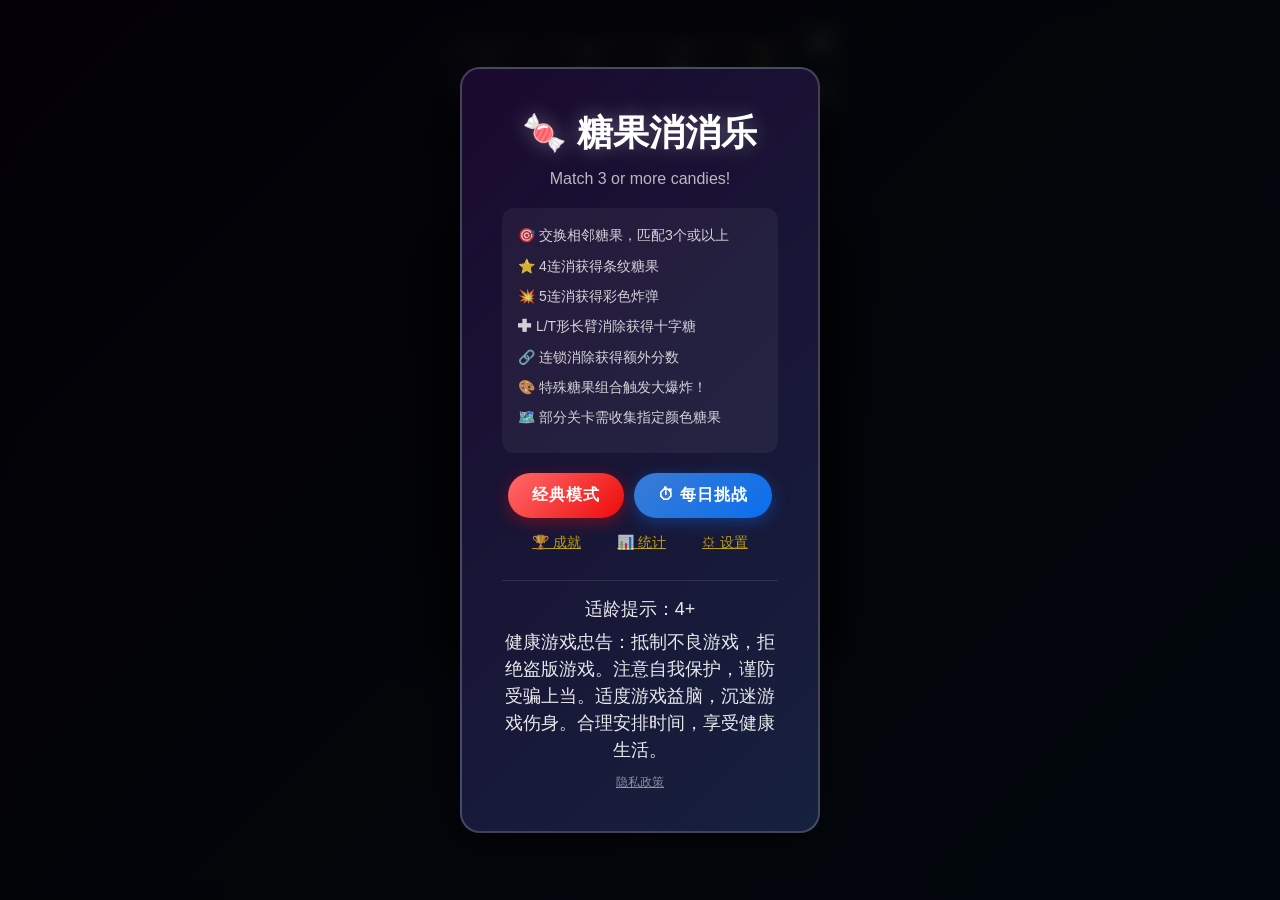
==== commit 156afe58: "v7: fix 16 issues - nextLevel score reset, daily farm prevention, confirm dialogs, hammer cascade, A" ====
--- a/index.html
+++ b/index.html
@@ -17,6 +17,9 @@
     <meta name="apple-mobile-web-app-title" content="糖果消消乐">
     <meta name="mobile-web-app-capable" content="yes">
     <meta name="format-detection" content="telephone=no">
+    <link rel="manifest" href="manifest.json">
+    <link rel="apple-touch-icon" href="icon-192.png">
+    <link rel="icon" type="image/png" href="icon-192.png">
     <link rel="stylesheet" href="style.css">
 </head>
 <body>
@@ -51,8 +54,10 @@
                     <p>🎯 交换相邻糖果，匹配3个或以上</p>
                     <p>⭐ 4连消获得条纹糖果</p>
                     <p>💥 5连消获得彩色炸弹</p>
+                    <p>✚ L/T形长臂消除获得十字糖</p>
                     <p>🔗 连锁消除获得额外分数</p>
                     <p>🎨 特殊糖果组合触发大爆炸！</p>
+                    <p>🗺️ 部分关卡需收集指定颜色糖果</p>
                 </div>
                 <div id="best-record" class="best-record hidden">
                     <p>🏆 最高分：<span id="best-score-val">0</span></p>
@@ -63,7 +68,12 @@
                     <button id="daily-btn" class="game-btn btn-secondary">⏱ 每日挑战</button>
                 </div>
                 <div class="start-extra-btns">
-                    <button id="achievements-btn" class="text-btn">🏆 成就</button>
+                    <button id="continue-btn" class="continue-btn hidden">▶ 继续游戏</button>
+                    <div class="text-btn-row">
+                        <button id="achievements-btn" class="text-btn">🏆 成就</button>
+                        <button id="stats-btn" class="text-btn">📊 统计</button>
+                        <button id="settings-btn" class="text-btn">⚙ 设置</button>
+                    </div>
                 </div>
                 <div class="compliance-info">
                     <p class="age-rating">适龄提示：4+</p>
@@ -78,7 +88,8 @@
             <div class="overlay-content">
                 <h1>⏸ 已暂停</h1>
                 <button id="resume-btn" class="game-btn">继续游戏</button>
-                <button id="restart-from-pause-btn" class="game-btn btn-secondary">重新开始</button>
+                <button id="settings-pause-btn" class="game-btn btn-secondary">⚙ 设置</button>
+                <button id="restart-from-pause-btn" class="game-btn btn-text">重新开始</button>
                 <button id="back-to-menu-btn" class="game-btn btn-text">返回主菜单</button>
             </div>
         </div>
@@ -102,6 +113,7 @@
                 <p>到达关卡：<span id="game-over-level">1</span></p>
                 <button id="revive-ad-btn" class="game-btn btn-ad">📺 看广告复活（+10步）</button>
                 <button id="restart-btn" class="game-btn">重新开始</button>
+                <button id="back-to-menu-btn2" class="game-btn btn-text">返回主菜单</button>
             </div>
         </div>
 
@@ -113,6 +125,35 @@
                 <button id="ach-close-btn" class="game-btn">关闭</button>
             </div>
         </div>
+
+        <!-- 统计面板 -->
+        <div id="stats-panel" class="overlay hidden">
+            <div class="overlay-content ach-content">
+                <h1>📊 游戏统计</h1>
+                <div class="stat-grid">
+                    <div class="stat-row"><span class="stat-label">总局数</span><span id="stat-games" class="stat-value">0</span></div>
+                    <div class="stat-row"><span class="stat-label">累计消除</span><span id="stat-cleared" class="stat-value">0</span></div>
+                    <div class="stat-row"><span class="stat-label">最高连击</span><span id="stat-bestcombo" class="stat-value">0</span></div>
+                    <div class="stat-row"><span class="stat-label">特殊糖果</span><span id="stat-specials" class="stat-value">0</span></div>
+                    <div class="stat-row"><span class="stat-label">历史最高分</span><span id="stat-best-score" class="stat-value">0</span></div>
+                    <div class="stat-row"><span class="stat-label">累计时长</span><span id="stat-time" class="stat-value">0秒</span></div>
+                </div>
+                <button id="stats-close-btn" class="game-btn">关闭</button>
+            </div>
+        </div>
+
+        <!-- 设置面板 -->
+        <div id="settings-panel" class="overlay hidden">
+            <div class="overlay-content ach-content">
+                <h1>⚙ 设置</h1>
+                <div class="settings-list">
+                    <button id="music-toggle" class="settings-toggle">🎵 背景音乐：开</button>
+                    <button id="sound-toggle" class="settings-toggle">🔊 音效：开</button>
+                    <button id="vibration-toggle" class="settings-toggle">📳 震动：开</button>
+                </div>
+                <button id="settings-close-btn" class="game-btn">关闭</button>
+            </div>
+        </div>
     </div>
     <script src="game.js"></script>
 </body>
--- a/style.css
+++ b/style.css
@@ -5,6 +5,11 @@
     box-sizing: border-box;
     -webkit-tap-highlight-color: transparent;
     user-select: none;
+}
+
+/* ===== 通用隐藏 ===== */
+.hidden {
+    display: none !important;
 }
 
 html, body {
@@ -323,6 +328,51 @@
     50% { opacity: 0.8; transform: scale(1.1); }
 }
 
+/* ===== 特殊糖果 - 十字糖 ===== */
+.candy.cross {
+    box-shadow: 0 0 18px rgba(255, 255, 255, 0.6), inset 0 0 10px rgba(255, 255, 255, 0.4);
+    animation: crossPulse 1.2s ease infinite;
+}
+
+.candy.cross::after {
+    content: '✚';
+    font-size: 22px;
+    font-weight: bold;
+    color: #fff;
+    text-shadow: 0 0 8px rgba(255, 255, 255, 0.9);
+    animation: starPulse 1s ease infinite;
+}
+
+@keyframes crossPulse {
+    0%, 100% { transform: scale(1); }
+    50% { transform: scale(1.07); }
+}
+
+/* ===== 闲置提示（可行交换高亮） ===== */
+.candy.hint {
+    animation: hintShake 0.6s ease infinite;
+    filter: brightness(1.5) drop-shadow(0 0 14px rgba(255, 215, 0, 0.95));
+    z-index: 8;
+}
+
+@keyframes hintShake {
+    0%, 100% { transform: translateX(0); }
+    25% { transform: translateX(-3px); }
+    50% { transform: translateX(3px); }
+    75% { transform: translateX(-2px); }
+}
+
+.candy-green.hint {
+    animation: hintShakeGreen 0.6s ease infinite;
+}
+
+@keyframes hintShakeGreen {
+    0%, 100% { transform: rotate(45deg) scale(0.72) translateX(0); }
+    25% { transform: rotate(45deg) scale(0.72) translateX(-3px); }
+    50% { transform: rotate(45deg) scale(0.72) translateX(3px); }
+    75% { transform: rotate(45deg) scale(0.72) translateX(-2px); }
+}
+
 /* ===== Combo文字 ===== */
 #combo-text {
     position: absolute;
@@ -665,12 +715,22 @@
     font-size: 16px;
 }
 
-/* ===== 成就提示 Toast ===== */
-.achievement-toast {
+/* ===== Toast 容器（垂直堆叠防重叠） ===== */
+#toast-wrap {
     position: fixed;
     top: 80px;
     left: 50%;
-    transform: translateX(-50%) translateY(-100px);
+    transform: translateX(-50%);
+    z-index: 300;
+    display: flex;
+    flex-direction: column;
+    gap: 8px;
+    align-items: center;
+    pointer-events: none;
+}
+
+/* ===== 成就提示 Toast ===== */
+.achievement-toast {
     background: linear-gradient(135deg, #1a0a2e, #2d1b4e);
     border: 2px solid #ffd700;
     border-radius: 16px;
@@ -679,15 +739,15 @@
     align-items: center;
     gap: 12px;
     box-shadow: 0 4px 24px rgba(255, 215, 0, 0.3);
-    z-index: 300;
     opacity: 0;
+    transform: translateY(-20px);
     transition: opacity 0.4s ease, transform 0.4s ease;
     max-width: 320px;
 }
 
 .achievement-toast.show {
     opacity: 1;
-    transform: translateX(-50%) translateY(0);
+    transform: translateY(0);
 }
 
 .achievement-toast .ach-icon {
@@ -787,6 +847,83 @@
     cursor: pointer;
     padding: 8px 16px;
     text-decoration: underline;
+}
+
+.text-btn-row {
+    display: flex;
+    justify-content: center;
+    gap: 4px;
+    flex-wrap: wrap;
+}
+
+/* ===== 继续游戏按钮 ===== */
+.continue-btn {
+    display: block;
+    width: calc(100% - 20px);
+    margin: 8px auto 0;
+    background: linear-gradient(135deg, #2ecc71, #0aaa3a);
+    box-shadow: 0 4px 16px rgba(10, 170, 58, 0.4);
+    font-size: 17px;
+    padding: 11px 24px;
+}
+
+.continue-btn:hover {
+    box-shadow: 0 6px 20px rgba(10, 170, 58, 0.6);
+}
+
+/* ===== 统计面板 ===== */
+.stat-grid {
+    text-align: left;
+    margin: 16px 0;
+}
+
+.stat-row {
+    display: flex;
+    justify-content: space-between;
+    align-items: center;
+    padding: 10px 14px;
+    margin-bottom: 6px;
+    border-radius: 10px;
+    background: rgba(255, 255, 255, 0.05);
+}
+
+.stat-label {
+    font-size: 14px;
+    color: rgba(255, 255, 255, 0.7);
+}
+
+.stat-value {
+    font-size: 18px;
+    font-weight: bold;
+    color: #ffd700;
+}
+
+/* ===== 设置面板 ===== */
+.settings-list {
+    display: flex;
+    flex-direction: column;
+    gap: 10px;
+    margin: 16px 0;
+}
+
+.settings-toggle {
+    background: rgba(255, 255, 255, 0.05);
+    border: 1px solid rgba(255, 255, 255, 0.15);
+    border-radius: 12px;
+    color: #fff;
+    font-size: 15px;
+    padding: 14px;
+    cursor: pointer;
+    transition: background 0.2s ease;
+}
+
+.settings-toggle:hover {
+    background: rgba(255, 255, 255, 0.12);
+}
+
+.settings-toggle.off {
+    opacity: 0.55;
+    color: rgba(255, 255, 255, 0.5);
 }
 
 /* ===== 文字按钮(返回菜单) ===== */
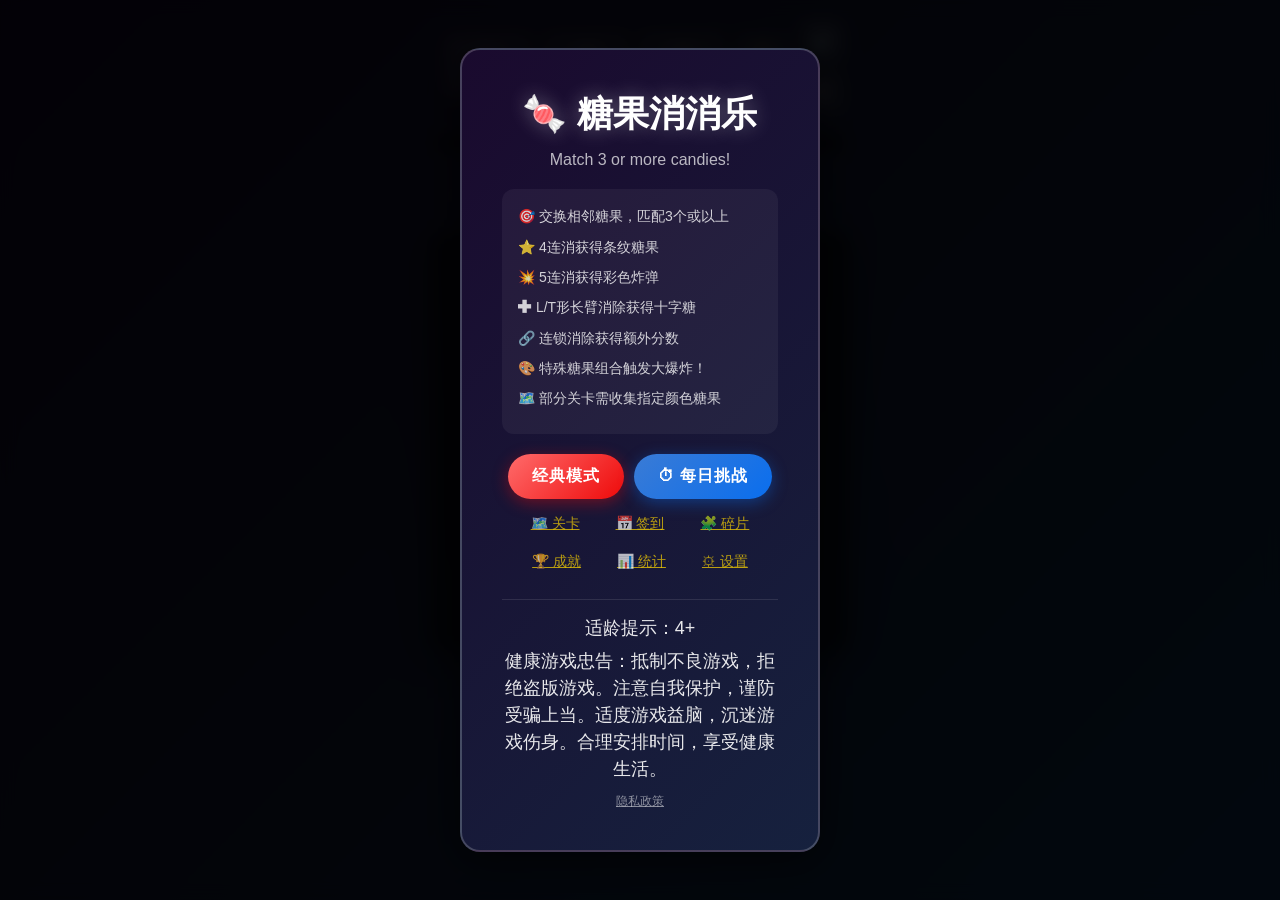
==== commit cc418967: "feat: P0 retention (win streak, level map+3stars, checkin+quests) + P2 differentiation (guofeng them" ====
--- a/index.html
+++ b/index.html
@@ -29,6 +29,7 @@
             <div class="hud-item"><span class="hud-label">分数</span><span id="score-display" class="hud-value">0</span></div>
             <div class="hud-item"><span class="hud-label">步数</span><span id="moves-display" class="hud-value">30</span></div>
             <div class="hud-item star-display"><span class="hud-label">⭐</span><span id="star-count" class="hud-value">0</span></div>
+            <div class="hud-item streak-display" id="streak-badge" style="display:none"><span class="hud-label">连胜</span><span id="streak-count" class="hud-value">0</span></div>
             <div class="hud-controls">
                 <button id="sound-btn" class="ctrl-btn" title="音效开关"><span id="sound-icon">🔊</span></button>
                 <button id="pause-btn" class="ctrl-btn" title="暂停"><span>⏸</span></button>
@@ -70,6 +71,9 @@
                 <div class="start-extra-btns">
                     <button id="continue-btn" class="continue-btn hidden">▶ 继续游戏</button>
                     <div class="text-btn-row">
+                        <button id="level-map-btn" class="text-btn">🗺️ 关卡</button>
+                        <button id="daily-panel-btn" class="text-btn">📅 签到</button>
+                        <button id="story-btn" class="text-btn">🧩 碎片</button>
                         <button id="achievements-btn" class="text-btn">🏆 成就</button>
                         <button id="stats-btn" class="text-btn">📊 统计</button>
                         <button id="settings-btn" class="text-btn">⚙ 设置</button>
@@ -98,10 +102,13 @@
         <div id="level-complete" class="overlay hidden">
             <div class="overlay-content">
                 <h1>🎉 通关！</h1>
+                <div id="level-stars" class="level-stars">☆☆☆</div>
+                <p id="level-mult" class="level-mult"></p>
                 <p>分数：<span id="final-score">0</span></p>
                 <p>剩余步数奖励：<span id="bonus-score">0</span></p>
                 <p>获得星币：<span id="stars-earned">0</span> ⭐</p>
                 <button id="next-level-btn" class="game-btn">下一关</button>
+                <button id="level-map-btn2" class="game-btn btn-text">🗺️ 关卡地图</button>
             </div>
         </div>
 
@@ -123,6 +130,44 @@
                 <h1>🏆 成就</h1>
                 <div id="ach-list"></div>
                 <button id="ach-close-btn" class="game-btn">关闭</button>
+            </div>
+        </div>
+
+        <!-- 关卡地图 -->
+        <div id="level-map" class="overlay hidden">
+            <div class="overlay-content ach-content">
+                <h1>🗺️ 关卡地图</h1>
+                <p class="level-map-info">累计星数：<span id="map-total-stars">0</span> / <span id="map-max-stars">0</span></p>
+                <div id="level-map-grid" class="level-map-grid"></div>
+                <button id="map-close-btn" class="game-btn">关闭</button>
+            </div>
+        </div>
+
+        <!-- 签到 + 每日任务 -->
+        <div id="daily-panel" class="overlay hidden">
+            <div class="overlay-content ach-content">
+                <h1>📅 每日福利</h1>
+                <h2 class="panel-sub">连续签到</h2>
+                <div id="checkin-row" class="checkin-row"></div>
+                <button id="checkin-btn" class="game-btn">领取今日奖励</button>
+                <h2 class="panel-sub">每日任务</h2>
+                <div id="quest-list" class="quest-list"></div>
+                <button id="daily-close-btn" class="game-btn btn-text">关闭</button>
+            </div>
+        </div>
+
+        <!-- 记忆碎片收集册 -->
+        <div id="story-panel" class="overlay hidden">
+            <div class="overlay-content ach-content">
+                <h1>🧩 记忆碎片</h1>
+                <p class="story-count">已收集：<span id="frag-count">0</span> 片</p>
+                <div id="story-list" class="story-list"></div>
+                <div id="story-reader" class="story-reader hidden">
+                    <h2 id="story-title"></h2>
+                    <p id="story-body"></p>
+                    <button id="story-back-btn" class="game-btn btn-text">返回目录</button>
+                </div>
+                <button id="story-close-btn" class="game-btn">关闭</button>
             </div>
         </div>
 
@@ -147,6 +192,7 @@
             <div class="overlay-content ach-content">
                 <h1>⚙ 设置</h1>
                 <div class="settings-list">
+                    <button id="theme-toggle" class="settings-toggle">🎨 主题：经典糖果</button>
                     <button id="music-toggle" class="settings-toggle">🎵 背景音乐：开</button>
                     <button id="sound-toggle" class="settings-toggle">🔊 音效：开</button>
                     <button id="vibration-toggle" class="settings-toggle">📳 震动：开</button>
--- a/style.css
+++ b/style.css
@@ -1010,3 +1010,410 @@
     color: #6bff9e;
     font-weight: bold;
 }
+
+/* ===== 连胜徽章 ===== */
+.streak-display {
+    min-width: 56px;
+    background: rgba(255, 120, 40, 0.18) !important;
+    border-color: rgba(255, 140, 60, 0.45) !important;
+}
+
+.streak-display .hud-value {
+    color: #ff9c4a;
+    text-shadow: 0 0 10px rgba(255, 140, 60, 0.7);
+}
+
+/* ===== 通关星级 + 连胜倍率 ===== */
+.level-stars {
+    font-size: 34px;
+    letter-spacing: 6px;
+    margin: 6px 0 4px;
+    text-shadow: 0 0 16px rgba(255, 215, 0, 0.6);
+}
+
+.level-mult {
+    font-size: 15px;
+    color: #ff9c4a !important;
+    font-weight: bold;
+    margin-bottom: 10px;
+}
+
+/* ===== 关卡地图 ===== */
+.level-map-info {
+    font-size: 14px;
+    color: rgba(255, 215, 0, 0.85);
+    margin: 6px 0 12px;
+}
+
+.level-map-grid {
+    display: grid;
+    grid-template-columns: repeat(4, 1fr);
+    gap: 8px;
+    margin-bottom: 16px;
+}
+
+.map-cell {
+    display: flex;
+    flex-direction: column;
+    align-items: center;
+    justify-content: center;
+    padding: 10px 4px;
+    min-height: 58px;
+    border-radius: 12px;
+    border: 1px solid rgba(255, 255, 255, 0.18);
+    background: rgba(255, 255, 255, 0.08);
+    cursor: pointer;
+    transition: transform 0.15s ease, background 0.15s ease;
+}
+
+.map-cell:hover:not(.locked) {
+    background: rgba(255, 255, 255, 0.18);
+    transform: scale(1.06);
+}
+
+.map-cell.locked {
+    opacity: 0.4;
+    cursor: not-allowed;
+}
+
+.map-num {
+    font-size: 17px;
+    font-weight: bold;
+    color: #fff;
+}
+
+.map-stars {
+    font-size: 10px;
+    margin-top: 2px;
+    letter-spacing: 1px;
+}
+
+/* ===== 签到 ===== */
+.panel-sub {
+    font-size: 15px;
+    color: rgba(255, 215, 0, 0.85);
+    margin: 14px 0 8px;
+    text-align: left;
+}
+
+.checkin-row {
+    display: grid;
+    grid-template-columns: repeat(4, 1fr);
+    gap: 6px;
+    margin-bottom: 12px;
+}
+
+.checkin-cell {
+    display: flex;
+    flex-direction: column;
+    align-items: center;
+    padding: 8px 2px;
+    border-radius: 10px;
+    border: 1px solid rgba(255, 255, 255, 0.15);
+    background: rgba(255, 255, 255, 0.05);
+}
+
+.checkin-cell.done {
+    border-color: rgba(107, 255, 158, 0.5);
+    background: rgba(107, 255, 158, 0.12);
+}
+
+.checkin-cell.active {
+    border-color: rgba(255, 215, 0, 0.7);
+    background: rgba(255, 215, 0, 0.15);
+    animation: timerPulse 1.2s ease infinite;
+}
+
+.checkin-day {
+    font-size: 10px;
+    color: rgba(255, 255, 255, 0.6);
+}
+
+.checkin-reward {
+    font-size: 12px;
+    font-weight: bold;
+    color: #ffd700;
+    margin-top: 3px;
+}
+
+/* ===== 每日任务 ===== */
+.quest-list {
+    text-align: left;
+    margin-bottom: 14px;
+}
+
+.quest-item {
+    padding: 10px 12px;
+    margin-bottom: 8px;
+    border-radius: 12px;
+    background: rgba(255, 255, 255, 0.06);
+    border: 1px solid rgba(255, 255, 255, 0.12);
+}
+
+.quest-item.claimed {
+    opacity: 0.55;
+}
+
+.quest-main {
+    display: flex;
+    justify-content: space-between;
+    align-items: center;
+    margin-bottom: 6px;
+}
+
+.quest-desc {
+    font-size: 13px;
+    color: #fff;
+}
+
+.quest-progress {
+    font-size: 12px;
+    color: rgba(255, 215, 0, 0.9);
+    font-weight: bold;
+}
+
+.quest-bar {
+    height: 6px;
+    border-radius: 3px;
+    background: rgba(0, 0, 0, 0.4);
+    overflow: hidden;
+}
+
+.quest-bar-fill {
+    height: 100%;
+    background: linear-gradient(90deg, #6bff9e, #ffd700);
+    border-radius: 3px;
+    transition: width 0.4s ease;
+}
+
+.quest-claim-btn {
+    margin-top: 8px;
+    width: 100%;
+    padding: 7px;
+    font-size: 13px;
+    font-weight: bold;
+    color: #1a0a2e;
+    background: linear-gradient(135deg, #ffd700, #ffb36b);
+    border: none;
+    border-radius: 8px;
+    cursor: pointer;
+}
+
+.quest-claimed {
+    display: block;
+    margin-top: 6px;
+    font-size: 12px;
+    color: rgba(107, 255, 158, 0.9);
+}
+
+/* ============================================================
+   国风主题（传统色 + 纸纹 + 墨边）
+   保持形状差异化（色盲友好），仅替换配色与质感
+   ============================================================ */
+body[data-theme="guofeng"] {
+    background: linear-gradient(160deg, #2b2118 0%, #3a2f24 50%, #1f1a14 100%);
+}
+
+body[data-theme="guofeng"] #board {
+    background: rgba(20, 14, 10, 0.62);
+    border-color: rgba(217, 164, 65, 0.28);
+    box-shadow: 0 8px 32px rgba(0, 0, 0, 0.6), inset 0 2px 10px rgba(0, 0, 0, 0.45);
+}
+
+body[data-theme="guofeng"] .cell {
+    background: rgba(217, 164, 65, 0.05);
+}
+
+/* 朱红 - 圆形 */
+body[data-theme="guofeng"] .candy-red {
+    background: radial-gradient(circle at 32% 28%, #e0654a, #a8351f 78%);
+    box-shadow: 0 2px 8px rgba(168, 53, 31, 0.6), inset 0 -4px 8px rgba(60, 15, 8, 0.45), inset 0 4px 8px rgba(255, 210, 190, 0.28);
+}
+
+/* 靛青 - 方形 */
+body[data-theme="guofeng"] .candy-blue {
+    background: linear-gradient(140deg, #4a7fa8, #23486b);
+    box-shadow: 0 2px 8px rgba(35, 72, 107, 0.6), inset 0 -4px 8px rgba(10, 25, 40, 0.45), inset 0 4px 8px rgba(200, 225, 245, 0.25);
+}
+
+/* 石绿 - 菱形 */
+body[data-theme="guofeng"] .candy-green {
+    background: linear-gradient(140deg, #6f9e73, #3c6b45);
+    box-shadow: 0 2px 8px rgba(60, 107, 69, 0.6), inset 0 -4px 8px rgba(18, 38, 22, 0.45), inset 0 4px 8px rgba(210, 240, 215, 0.25);
+}
+
+/* 藤黄 - 六边形（月饼质感：同心环纹） */
+body[data-theme="guofeng"] .candy-yellow {
+    background:
+        radial-gradient(circle at 50% 50%, rgba(255, 240, 200, 0.55) 0 18%, transparent 19% 26%, rgba(255, 240, 200, 0.4) 27% 32%, transparent 33%),
+        linear-gradient(140deg, #e3b85c, #b8862c);
+    box-shadow: 0 2px 8px rgba(184, 134, 44, 0.6), inset 0 0 10px rgba(90, 60, 10, 0.35);
+}
+
+/* 紫棠 - 圆角方（云纹） */
+body[data-theme="guofeng"] .candy-purple {
+    background:
+        radial-gradient(circle at 26% 26%, rgba(240, 220, 255, 0.35) 0 22%, transparent 23%),
+        radial-gradient(circle at 74% 74%, rgba(240, 220, 255, 0.28) 0 18%, transparent 19%),
+        linear-gradient(140deg, #8a6b9c, #563a68);
+    box-shadow: 0 2px 8px rgba(86, 58, 104, 0.6), inset 0 -4px 8px rgba(30, 15, 40, 0.45);
+}
+
+/* 琥珀 - 星形（灯笼金） */
+body[data-theme="guofeng"] .candy-orange {
+    background: linear-gradient(140deg, #d99a55, #a8622a);
+    box-shadow: 0 2px 8px rgba(168, 98, 42, 0.6), inset 0 -4px 8px rgba(70, 35, 10, 0.45);
+}
+
+/* 国风 HUD / 面板配色 */
+body[data-theme="guofeng"] .hud-item {
+    background: rgba(217, 164, 65, 0.1);
+    border-color: rgba(217, 164, 65, 0.22);
+}
+
+body[data-theme="guofeng"] .overlay-content {
+    background: linear-gradient(150deg, #2e2419, #1c1610);
+    border-color: rgba(217, 164, 65, 0.32);
+}
+
+body[data-theme="guofeng"] .game-btn {
+    background: linear-gradient(135deg, #c8452f, #8f2a1a);
+    box-shadow: 0 4px 16px rgba(143, 42, 26, 0.45);
+}
+
+body[data-theme="guofeng"] .game-btn.btn-secondary {
+    background: linear-gradient(135deg, #4a7fa8, #23486b);
+    box-shadow: 0 4px 16px rgba(35, 72, 107, 0.45);
+}
+
+body[data-theme="guofeng"] #progress-bar {
+    background: linear-gradient(90deg, #b8862c, #e3b85c, #b8862c);
+}
+
+/* ===== 记忆碎片收集册 ===== */
+.story-count {
+    font-size: 14px;
+    color: rgba(255, 215, 0, 0.9);
+    margin: 6px 0 12px;
+}
+
+.story-list {
+    text-align: left;
+    margin-bottom: 14px;
+}
+
+.story-item {
+    display: flex;
+    justify-content: space-between;
+    align-items: center;
+    padding: 12px 14px;
+    margin-bottom: 8px;
+    border-radius: 12px;
+    background: rgba(255, 255, 255, 0.06);
+    border: 1px solid rgba(255, 255, 255, 0.12);
+    cursor: pointer;
+    transition: background 0.2s ease;
+}
+
+.story-item:hover:not(.locked) {
+    background: rgba(255, 215, 0, 0.14);
+}
+
+.story-item.locked {
+    opacity: 0.45;
+    cursor: not-allowed;
+}
+
+.story-item-title {
+    font-size: 14px;
+    color: #fff;
+    font-weight: bold;
+}
+
+.story-item-need {
+    font-size: 12px;
+    color: rgba(255, 215, 0, 0.75);
+}
+
+.story-reader {
+    text-align: left;
+    padding: 16px;
+    border-radius: 12px;
+    background: rgba(255, 255, 255, 0.05);
+    border: 1px solid rgba(255, 215, 0, 0.2);
+    margin-bottom: 12px;
+}
+
+.story-reader h2 {
+    font-size: 17px;
+    color: #ffd700;
+    margin-bottom: 10px;
+}
+
+.story-reader p {
+    font-size: 14px;
+    line-height: 1.9;
+    color: rgba(255, 255, 255, 0.88);
+}
+
+body[data-theme="guofeng"] .story-reader p {
+    font-family: 'Songti SC', 'STSong', 'PingFang SC', serif;
+    letter-spacing: 0.5px;
+}
+
+/* ============================================================
+   障碍物：冰块 / 果冻
+   ============================================================ */
+.cell.ob-jelly {
+    background: radial-gradient(circle at 50% 60%, rgba(255, 190, 220, 0.5), rgba(200, 120, 170, 0.32));
+    box-shadow: inset 0 0 10px rgba(255, 170, 210, 0.45);
+    border: 1px solid rgba(255, 190, 220, 0.4);
+}
+
+.cell.ob-jelly::after {
+    content: '';
+    position: absolute;
+    inset: 6%;
+    border-radius: 10px;
+    border: 1px dashed rgba(255, 220, 240, 0.5);
+    pointer-events: none;
+}
+
+.cell.ob-ice {
+    background: linear-gradient(150deg, rgba(190, 230, 255, 0.45), rgba(120, 180, 230, 0.3));
+    box-shadow: inset 0 0 12px rgba(200, 240, 255, 0.6), 0 0 6px rgba(150, 210, 255, 0.35);
+    border: 1px solid rgba(200, 240, 255, 0.5);
+}
+
+.cell.ob-ice::after {
+    content: '';
+    position: absolute;
+    inset: 0;
+    border-radius: 8px;
+    background:
+        linear-gradient(115deg, transparent 42%, rgba(255, 255, 255, 0.55) 46%, transparent 50%),
+        linear-gradient(65deg, transparent 60%, rgba(255, 255, 255, 0.35) 64%, transparent 68%);
+    pointer-events: none;
+}
+
+.cell.ob-ice-2 {
+    background: linear-gradient(150deg, rgba(160, 210, 245, 0.6), rgba(90, 150, 210, 0.45));
+    box-shadow: inset 0 0 14px rgba(210, 245, 255, 0.75), 0 0 8px rgba(130, 195, 255, 0.5);
+}
+
+.cell.ob-ice .candy {
+    filter: saturate(0.55) brightness(1.12);
+}
+
+/* 国风主题下的障碍配色 */
+body[data-theme="guofeng"] .cell.ob-jelly {
+    background: radial-gradient(circle at 50% 60%, rgba(230, 200, 150, 0.42), rgba(170, 130, 80, 0.3));
+    box-shadow: inset 0 0 10px rgba(230, 200, 150, 0.4);
+    border-color: rgba(230, 200, 150, 0.4);
+}
+
+body[data-theme="guofeng"] .cell.ob-ice {
+    background: linear-gradient(150deg, rgba(200, 225, 235, 0.42), rgba(120, 165, 190, 0.3));
+    box-shadow: inset 0 0 12px rgba(215, 240, 250, 0.55), 0 0 6px rgba(150, 200, 220, 0.32);
+    border-color: rgba(215, 240, 250, 0.45);
+}
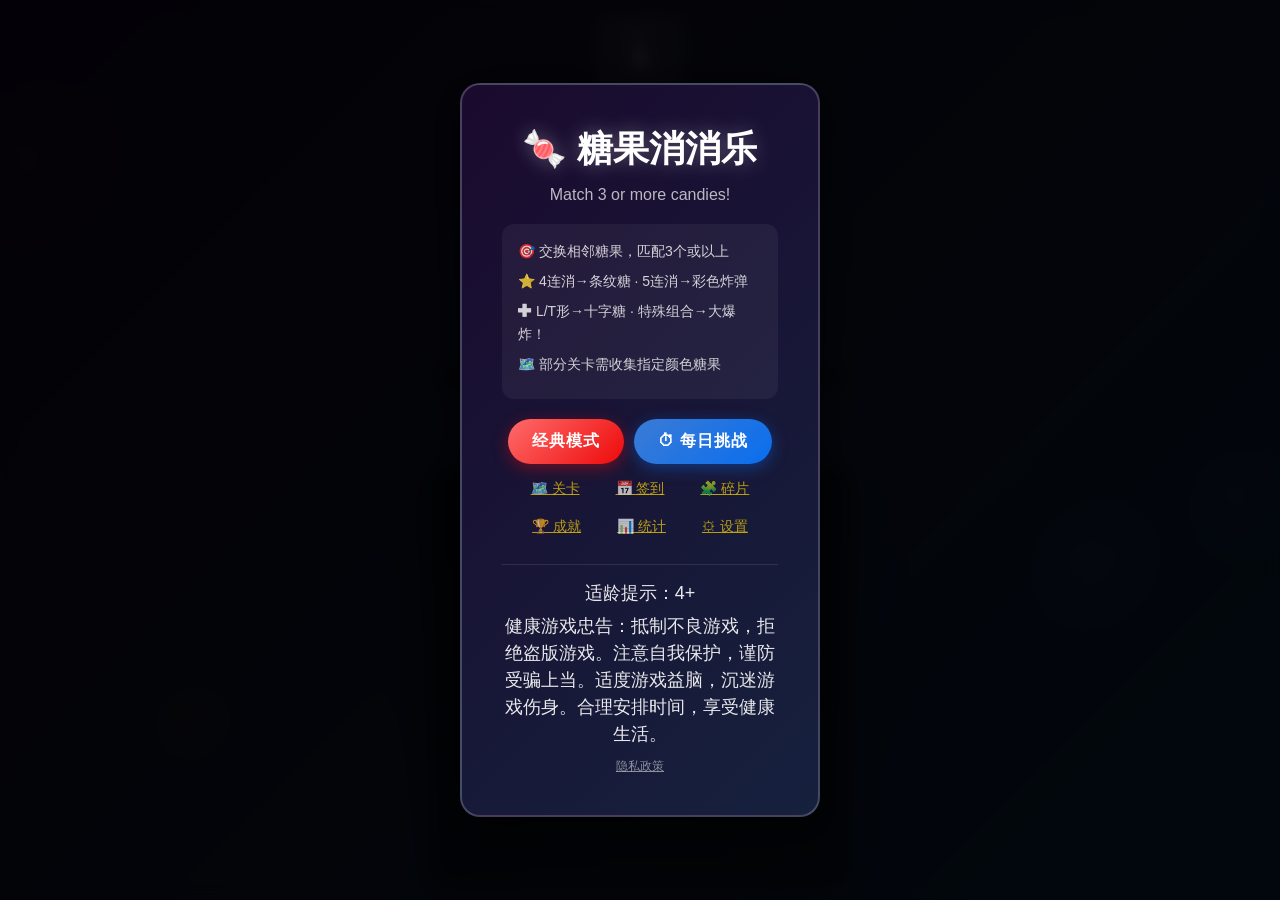
==== commit da1635ae: "v9 UX: vertical centering, bg decoration blobs, condensed instructions (7→4 lines)" ====
--- a/index.html
+++ b/index.html
@@ -23,6 +23,11 @@
     <link rel="stylesheet" href="style.css">
 </head>
 <body>
+    <!-- 背景装饰光斑 -->
+    <div class="bg-deco deco-1"></div>
+    <div class="bg-deco deco-2"></div>
+    <div class="bg-deco deco-3"></div>
+    <div class="bg-deco deco-4"></div>
     <div id="game-container">
         <div id="hud">
             <div class="hud-item"><span class="hud-label">关卡</span><span id="level-display" class="hud-value">1</span></div>
@@ -53,11 +58,8 @@
                 <p class="subtitle">Match 3 or more candies!</p>
                 <div class="instructions">
                     <p>🎯 交换相邻糖果，匹配3个或以上</p>
-                    <p>⭐ 4连消获得条纹糖果</p>
-                    <p>💥 5连消获得彩色炸弹</p>
-                    <p>✚ L/T形长臂消除获得十字糖</p>
-                    <p>🔗 连锁消除获得额外分数</p>
-                    <p>🎨 特殊糖果组合触发大爆炸！</p>
+                    <p>⭐ 4连消→条纹糖 · 5连消→彩色炸弹</p>
+                    <p>✚ L/T形→十字糖 · 特殊组合→大爆炸！</p>
                     <p>🗺️ 部分关卡需收集指定颜色糖果</p>
                 </div>
                 <div id="best-record" class="best-record hidden">
--- a/style.css
+++ b/style.css
@@ -30,12 +30,58 @@
     display: flex;
     flex-direction: column;
     align-items: center;
-    justify-content: flex-start;
+    /* 竖屏大屏时垂直居中，充分利用空间 */
+    justify-content: safe center;
     padding-top: max(10px, env(safe-area-inset-top));
+    padding-bottom: max(10px, env(safe-area-inset-bottom));
     padding-left: max(10px, env(safe-area-inset-left));
     padding-right: max(10px, env(safe-area-inset-right));
     max-width: 500px;
     margin: 0 auto;
+    overflow-y: auto;
+}
+
+/* ===== 背景装饰（漂浮糖果光斑） ===== */
+.bg-deco {
+    position: fixed;
+    border-radius: 50%;
+    opacity: 0.07;
+    pointer-events: none;
+    z-index: 0;
+    animation: bgFloat 14s ease-in-out infinite alternate;
+}
+
+.bg-deco.deco-1 {
+    width: 180px; height: 180px;
+    top: 10%; left: -40px;
+    background: radial-gradient(circle at 35% 35%, #ff6b6b, transparent 70%);
+}
+
+.bg-deco.deco-2 {
+    width: 120px; height: 120px;
+    top: 50%; right: -30px;
+    background: radial-gradient(circle at 35% 35%, #6bb6ff, transparent 70%);
+    animation-delay: -5s;
+}
+
+.bg-deco.deco-3 {
+    width: 90px; height: 90px;
+    bottom: 14%; left: 12%;
+    background: radial-gradient(circle at 35% 35%, #ffd700, transparent 70%);
+    animation-delay: -9s;
+}
+
+.bg-deco.deco-4 {
+    width: 140px; height: 140px;
+    bottom: 28%; right: 8%;
+    background: radial-gradient(circle at 35% 35%, #c46bff, transparent 70%);
+    animation-delay: -7s;
+}
+
+@keyframes bgFloat {
+    0% { transform: translateY(0) rotate(0deg); }
+    100% { transform: translateY(-28px) rotate(10deg); }
+}
 }
 
 /* ===== 顶部HUD ===== */
